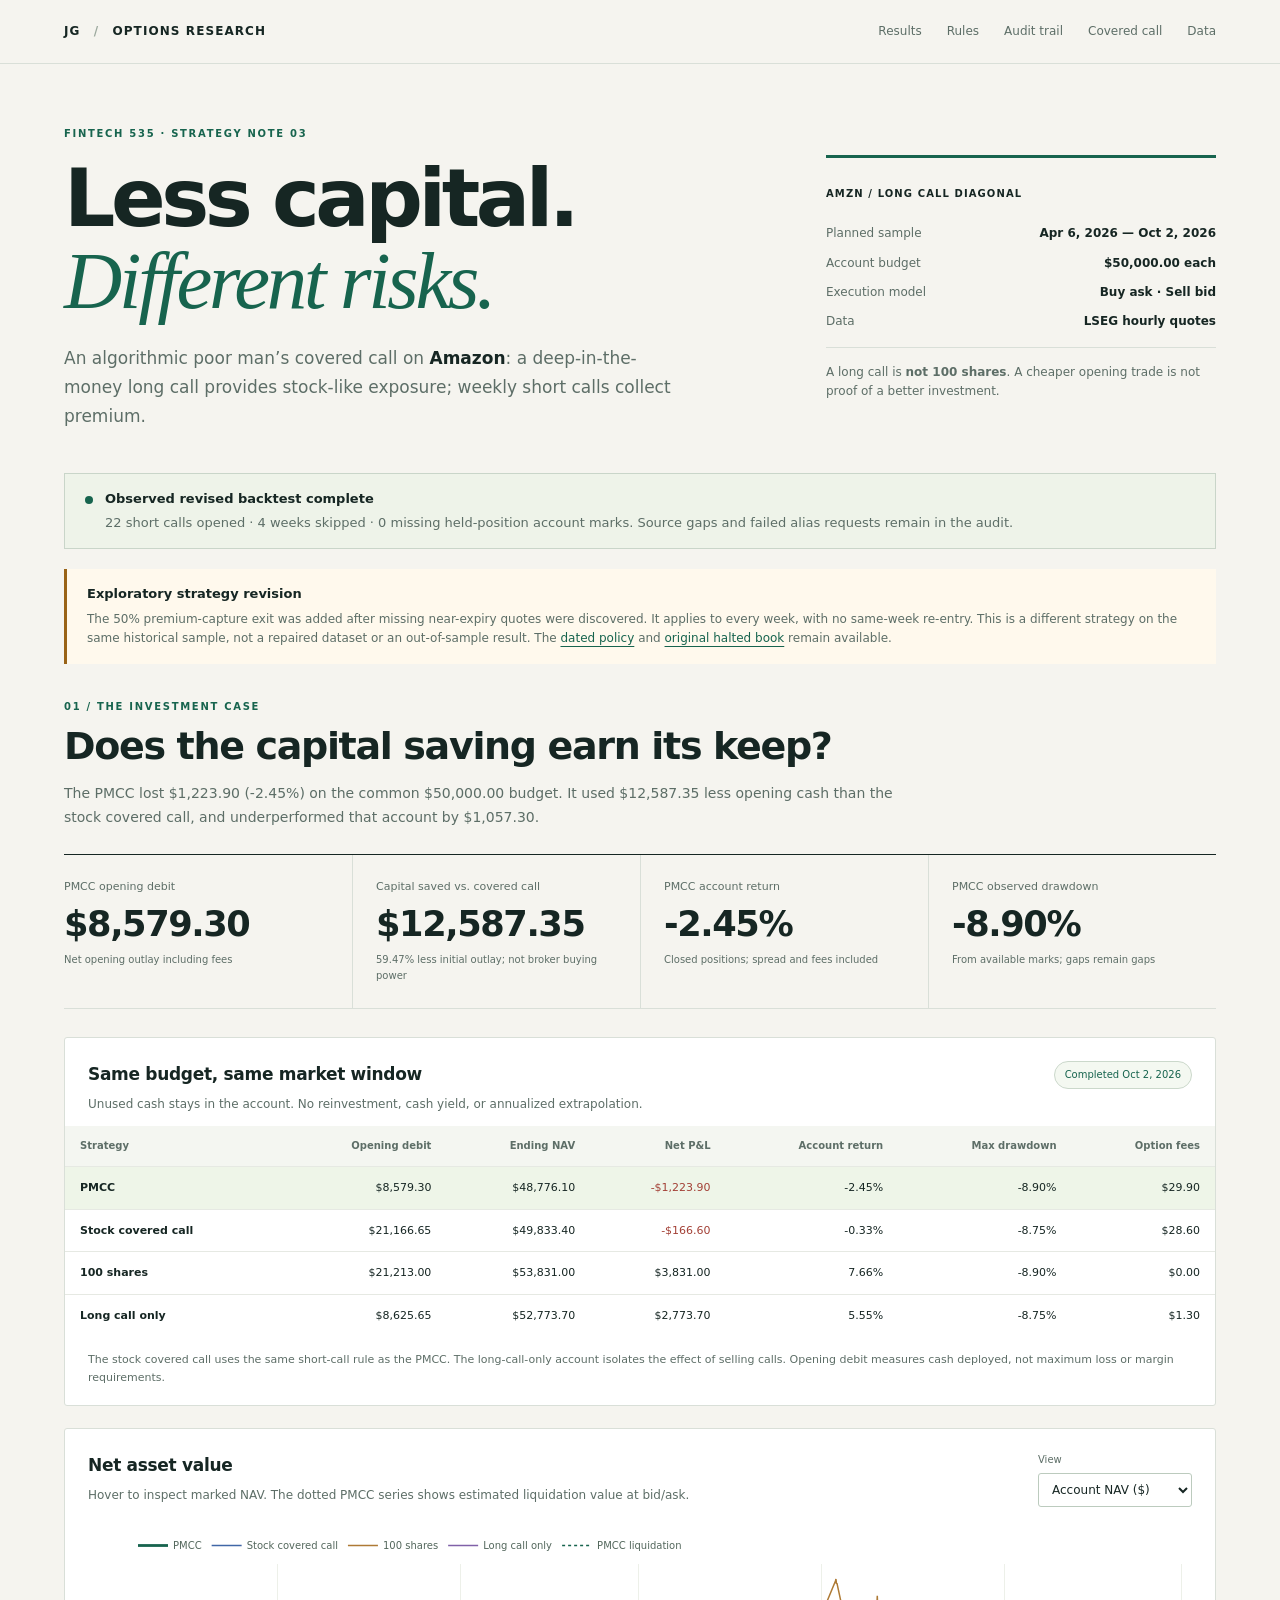
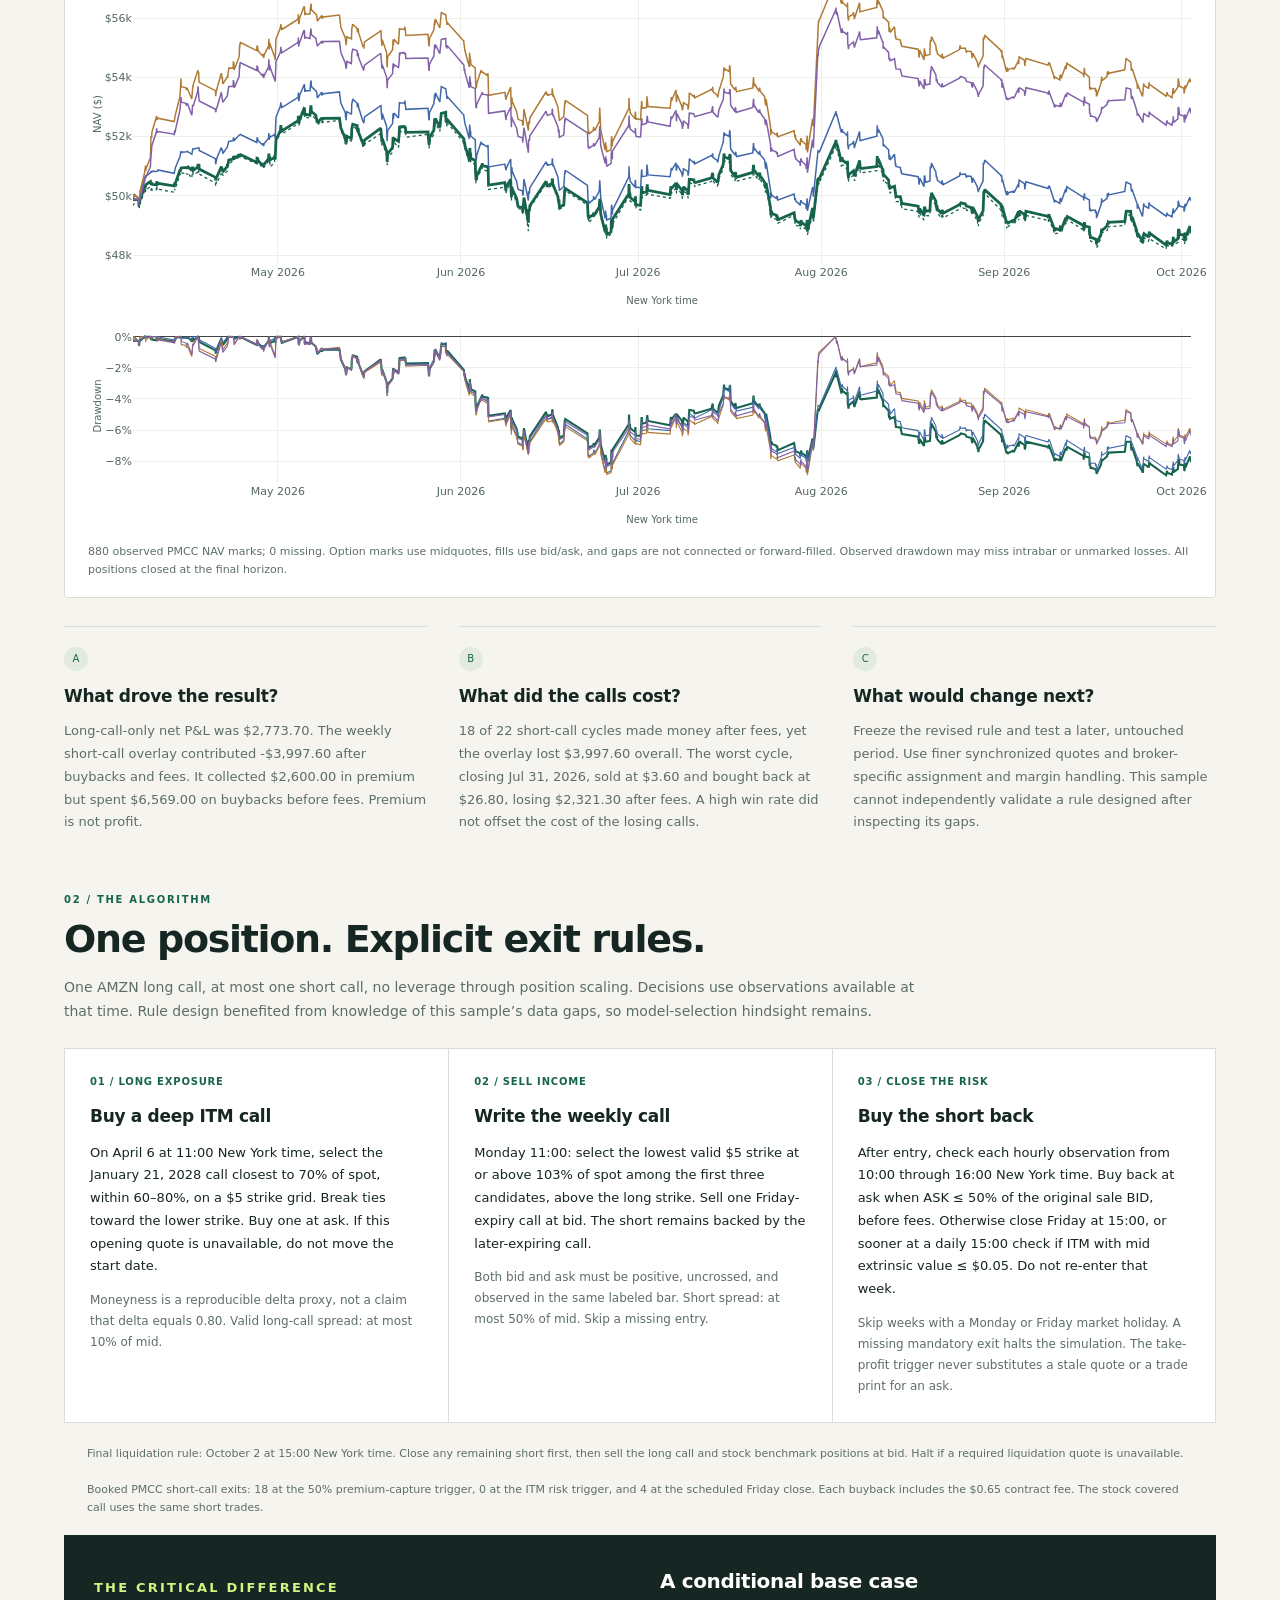
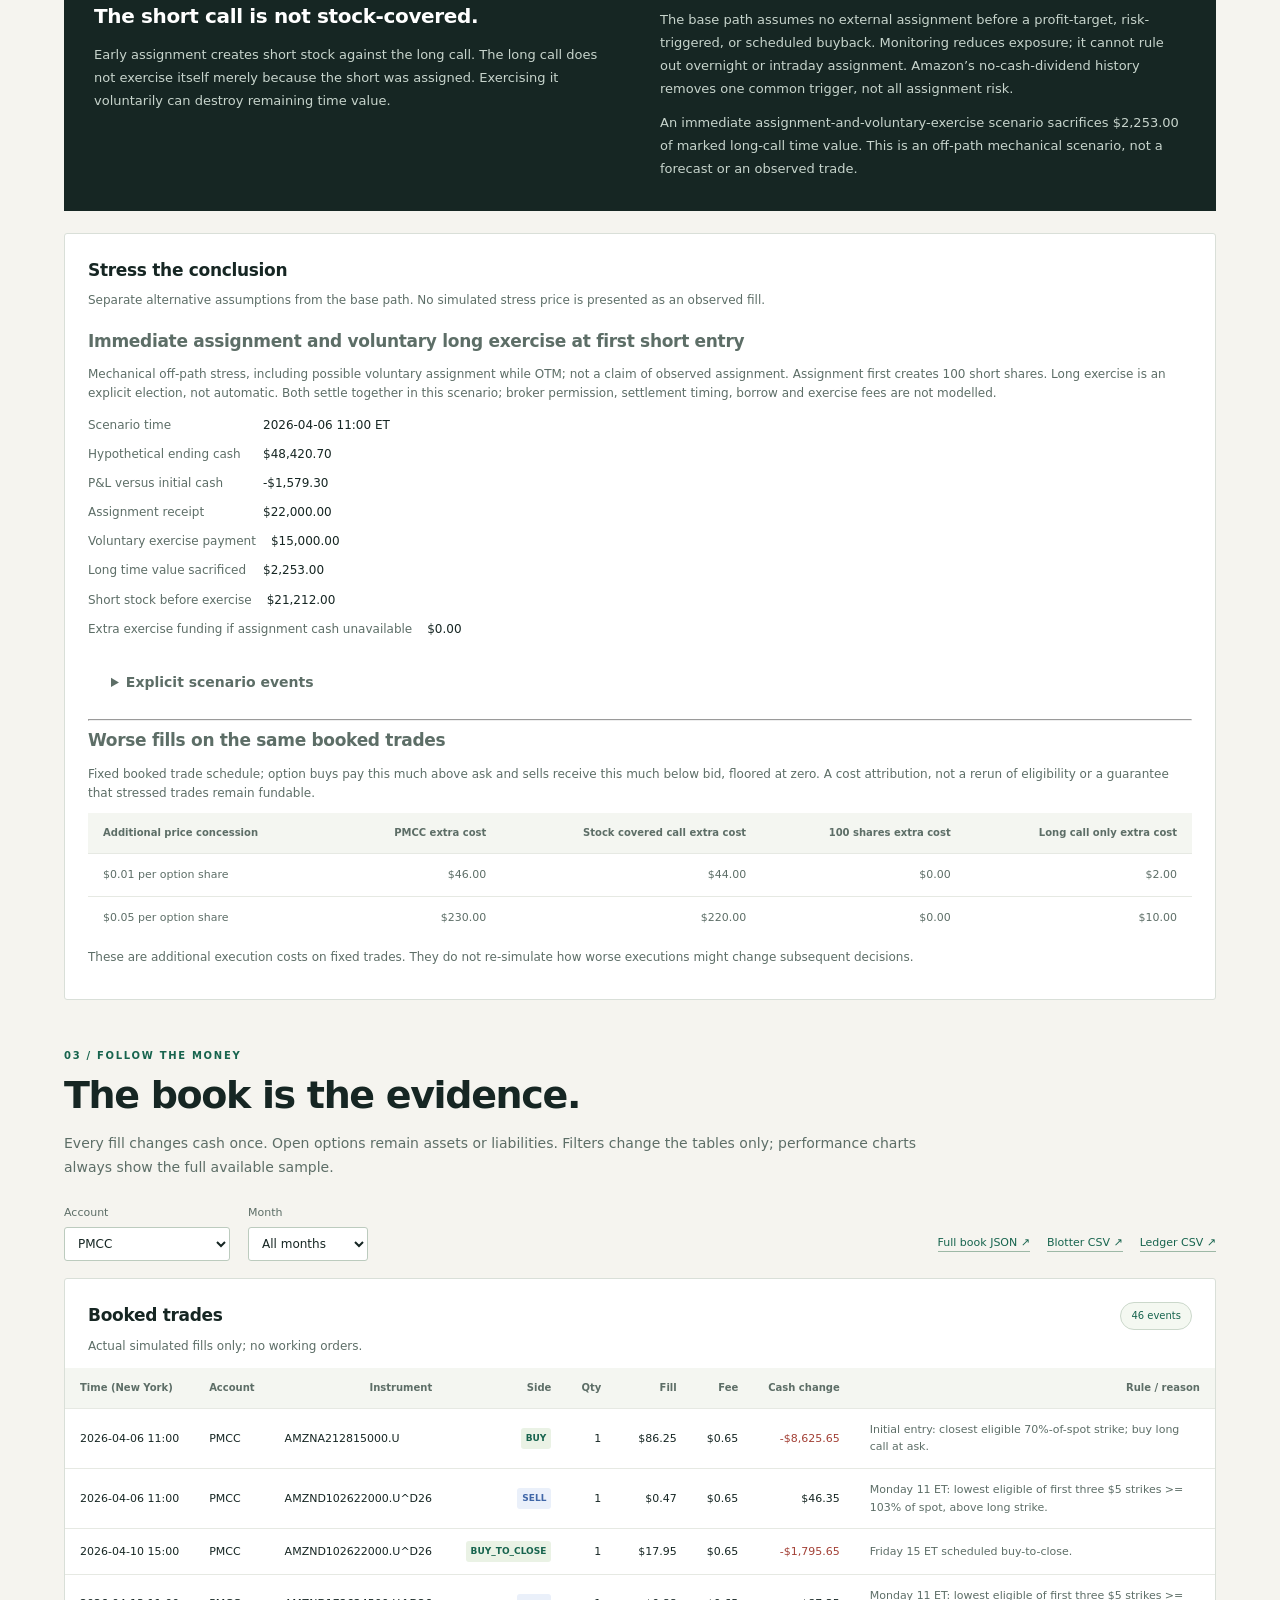
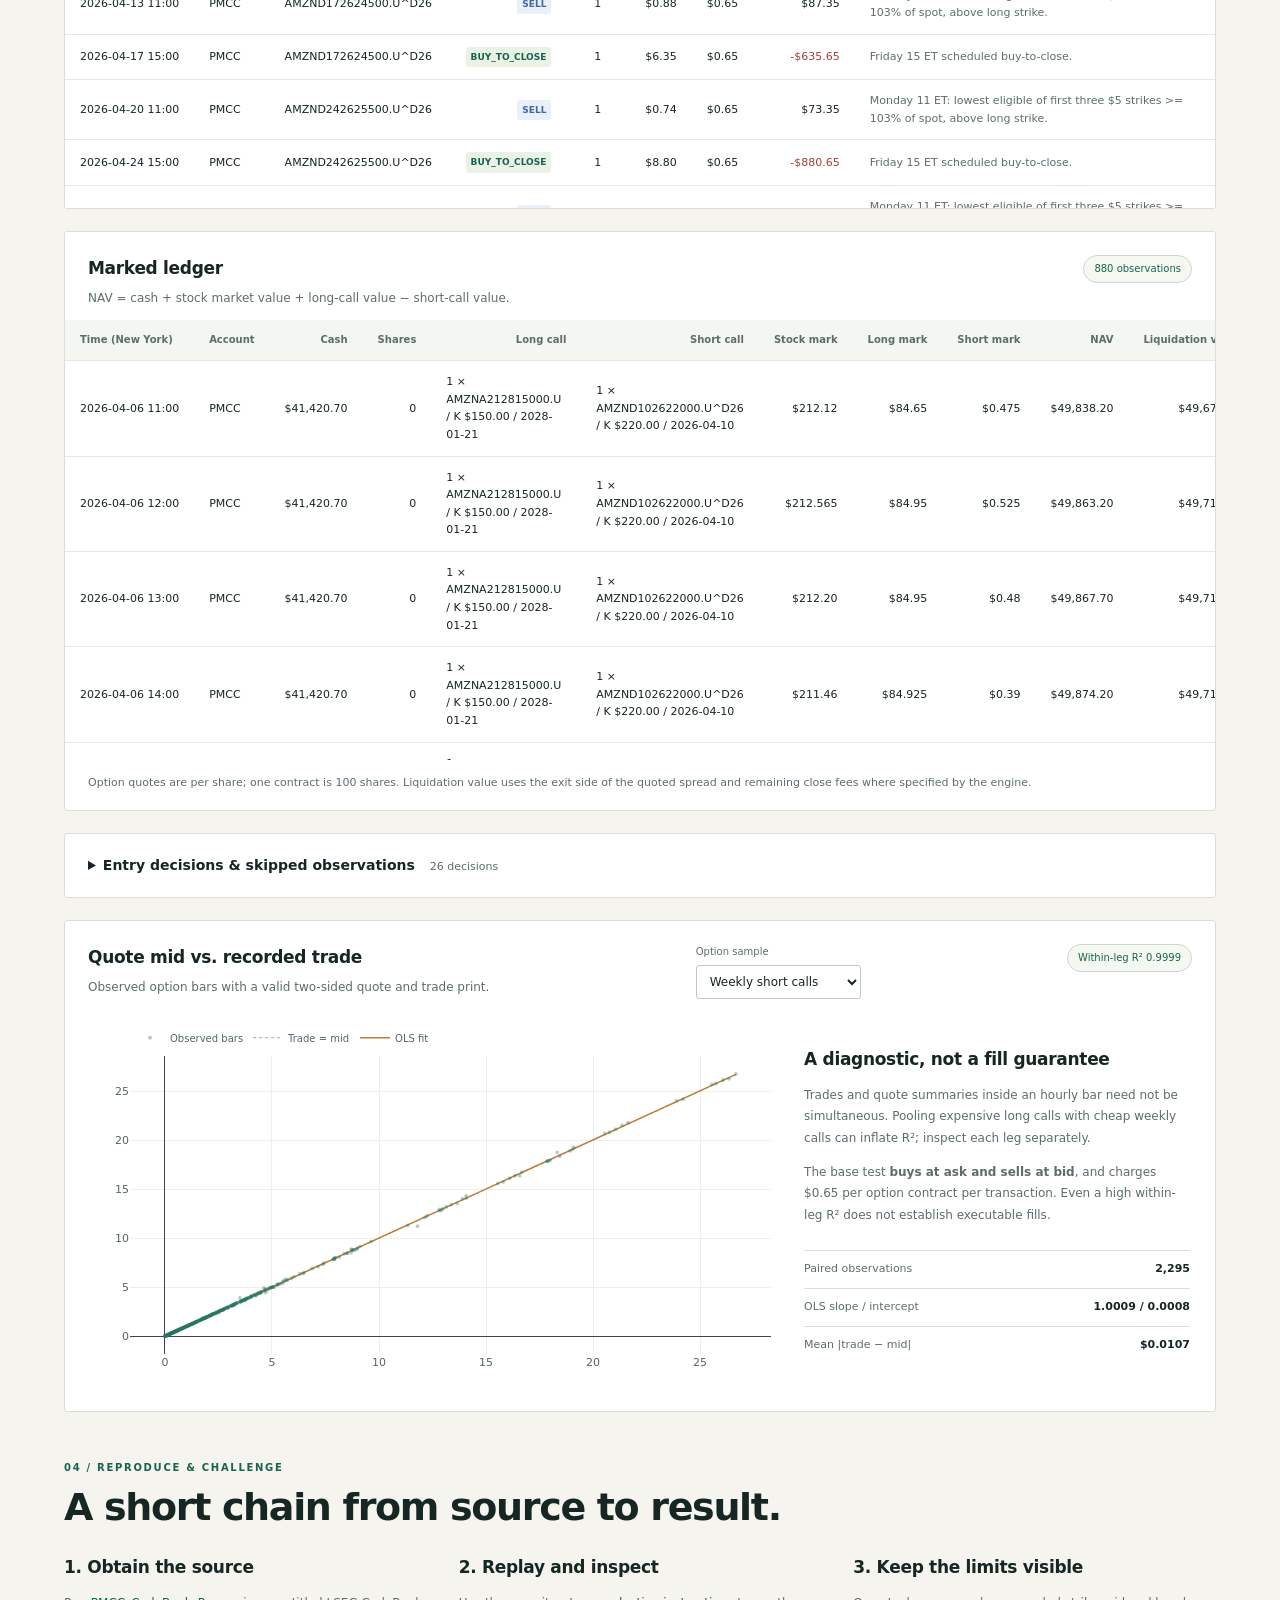
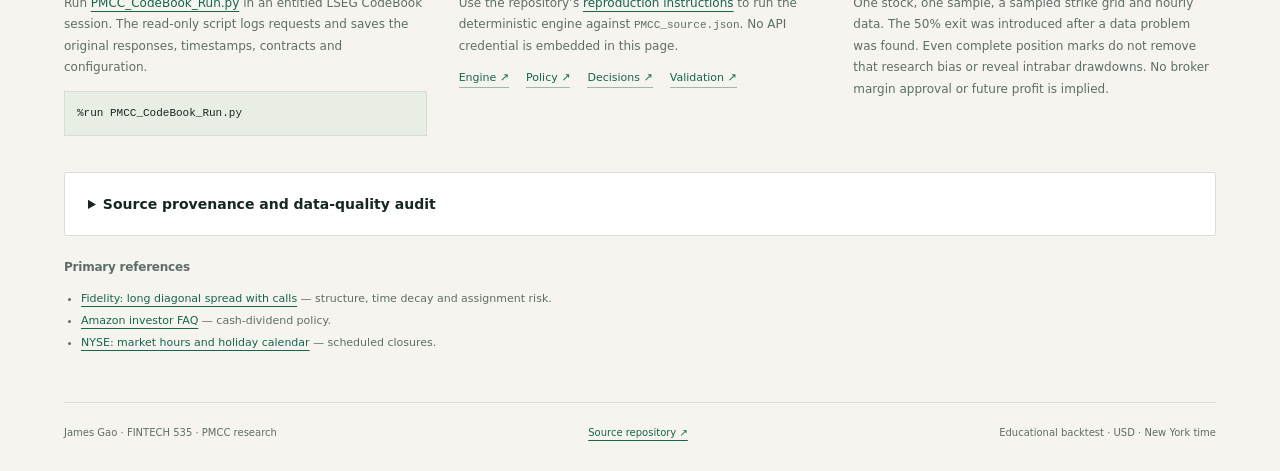
==== pmcc/index.html @ d1b78fd5 "Publish audited AMZN PMCC backtest and interactive research page Replay actual LSEG bid/ask observat" ====
<!doctype html>
<html lang="en">
<head>
  <meta charset="utf-8"><meta name="viewport" content="width=device-width, initial-scale=1">
  <meta name="description" content="An auditable AMZN poor man's covered call backtest: observed LSEG quotes, transaction costs, common-budget benchmarks and explicit assignment risk.">
  <title>AMZN · Poor Man’s Covered Call</title>
  <link rel="stylesheet" href="style.css">
  <script defer src="../hw12/plotly.min.js"></script>
  <script defer src="book.js"></script>
  <script defer src="app.js"></script>
</head>
<body>
<a class="skip" href="#main">Skip to research</a>
<header><a class="brand" href="../">JG <span>/</span> OPTIONS RESEARCH</a><nav aria-label="Research navigation"><a href="#results">Results</a><a href="#rules">Rules</a><a href="#audit">Audit trail</a><a href="../hw12/">Covered call</a><a href="data.html">Data</a></nav></header>
<main id="main">
  <section class="hero">
    <div><p class="eyebrow">FINTECH 535 · STRATEGY NOTE 03</p><h1>Less capital.<br><em>Different risks.</em></h1><p class="standfirst">An algorithmic poor man’s covered call on <strong>Amazon</strong>: a deep-in-the-money long call provides stock-like exposure; weekly short calls collect premium.</p></div>
    <aside class="mandate"><span class="tag">AMZN / LONG CALL DIAGONAL</span><dl><div><dt>Planned sample</dt><dd id="sample">06 Apr — 02 Oct 2026</dd></div><div><dt>Account budget</dt><dd id="budget">$50,000 each</dd></div><div><dt>Execution model</dt><dd>Buy ask · Sell bid</dd></div><div><dt>Data</dt><dd>LSEG hourly quotes</dd></div></dl><p>A long call is <strong>not 100 shares</strong>. A cheaper opening trade is not proof of a better investment.</p></aside>
  </section>
  <div id="status" class="notice pending" role="status"><span class="status-dot"></span><div><strong>Awaiting observed LSEG data</strong><p>No performance result is claimed until the downloaded source has been replayed and checked.</p></div></div>
  <aside class="research-note" aria-label="Research design disclosure"><strong>Exploratory strategy revision</strong><p>The 50% premium-capture exit was added after missing near-expiry quotes were discovered. It applies to every week, with no same-week re-entry. This is a different strategy on the same historical sample, not a repaired dataset or an out-of-sample result. The <a href="strategy_revision.json" download>dated policy</a> and <a href="strict_baseline/book.json" download>original halted book</a> remain available.</p></aside>
  <section id="results" aria-labelledby="results-title">
    <div class="section-top"><p class="eyebrow">01 / THE INVESTMENT CASE</p><h2 id="results-title">Does the capital saving earn its keep?</h2><p id="verdict" class="lead">The test compares one long-call diagonal with a stock covered call, 100 shares, and the same long call without short calls. Each account starts with the same cash.</p></div>
    <div class="metrics"><article><span>PMCC opening debit</span><strong id="capital">—</strong><small id="capital-note">Net opening outlay including fees</small></article><article><span>Capital saved vs. covered call</span><strong id="saving">—</strong><small>Opening debit comparison; not broker buying power</small></article><article><span>PMCC account return</span><strong id="return">—</strong><small id="return-note">Net of spread and option fees</small></article><article><span>PMCC observed drawdown</span><strong id="drawdown">—</strong><small>From available marks; gaps remain gaps</small></article></div>
    <div class="panel"><div class="panel-heading"><div><h3>Same budget, same market window</h3><p>Unused cash stays in the account. No reinvestment, cash yield, or annualized extrapolation.</p></div><span id="horizon" class="pill">Results pending</span></div><div class="table-scroll"><table id="comparison"><thead><tr><th>Strategy</th><th>Opening debit</th><th>Ending NAV</th><th>Net P&amp;L</th><th>Account return</th><th>Max drawdown</th><th>Option fees</th></tr></thead><tbody><tr><td colspan="7" class="empty">Observed results will appear here.</td></tr></tbody></table></div><p class="caption">The stock covered call uses the same short-call rule as the PMCC. The long-call-only account isolates the effect of selling calls. Opening debit measures cash deployed, not maximum loss or margin requirements.</p></div>
    <div class="panel"><div class="panel-heading"><div><h3>Net asset value</h3><p>Hover to inspect marked NAV. The dotted PMCC series shows estimated liquidation value at bid/ask.</p></div><label class="compact-label">View<select id="nav-view"><option value="nav">Account NAV ($)</option><option value="pnl">Net P&amp;L ($)</option></select></label></div><div id="nav-chart" class="chart" aria-label="Interactive strategy net asset values"><div class="chart-empty">No observed backtest loaded</div></div><div id="drawdown-chart" class="chart short" aria-label="Interactive strategy drawdowns"></div><p class="caption" id="marks-note">Midquotes mark open options; bid/ask determine fills. Missing required quotes cannot be replaced with model prices. Hourly observations do not reveal intrabar losses.</p></div>
    <div class="insights"><article><span class="small-number">A</span><h3>What drove the result?</h3><p id="outcome">Pending the observed account ledger. Collected premium alone will never be reported as profit.</p></article><article><span class="small-number">B</span><h3>What did the calls cost?</h3><p id="tradeoff">The PMCC trades away some upside while retaining long-call downside, time decay, and volatility exposure. The long-call-only benchmark measures that trade-off.</p></article><article><span class="small-number">C</span><h3>What would change next?</h3><p id="next-step">Freeze the revised rule and test a later, untouched period. Use finer synchronized quotes and broker-specific assignment and margin handling. This sample cannot independently validate a rule designed after inspecting its gaps.</p></article></div>
  </section>
  <section id="rules" aria-labelledby="rules-title"><div class="section-top"><p class="eyebrow">02 / THE ALGORITHM</p><h2 id="rules-title">One position. Explicit exit rules.</h2><p class="lead">One AMZN long call, at most one short call, no leverage through position scaling. Decisions use observations available at that time. Rule design benefited from knowledge of this sample’s data gaps, so model-selection hindsight remains.</p></div>
    <div class="rule-grid"><article><span>01 / LONG EXPOSURE</span><h3>Buy a deep ITM call</h3><p>On April 6 at 11:00 New York time, select the January 21, 2028 call closest to 70% of spot, within 60–80%, on a $5 strike grid. Break ties toward the lower strike. Buy one at ask. If this opening quote is unavailable, do not move the start date.</p><p class="muted">Moneyness is a reproducible delta proxy, not a claim that delta equals 0.80. Valid long-call spread: at most 10% of mid.</p></article><article><span>02 / SELL INCOME</span><h3>Write the weekly call</h3><p>Monday 11:00: select the lowest valid $5 strike at or above 103% of spot among the first three candidates, above the long strike. Sell one Friday-expiry call at bid. The short remains backed by the later-expiring call.</p><p class="muted">Both bid and ask must be positive, uncrossed, and observed in the same labeled bar. Short spread: at most 50% of mid. Skip a missing entry.</p></article><article><span>03 / CLOSE THE RISK</span><h3>Buy the short back</h3><p>After entry, check each hourly observation from 10:00 through 16:00 New York time. Buy back at ask when ASK ≤ 50% of the original sale BID, before fees. Otherwise close Friday at 15:00, or sooner at a daily 15:00 check if ITM with mid extrinsic value ≤ $0.05. Do not re-enter that week.</p><p class="muted">Skip weeks with a Monday or Friday market holiday. A missing mandatory exit halts the simulation. The take-profit trigger never substitutes a stale quote or a trade print for an ask.</p></article></div><p class="caption">Final liquidation rule: October 2 at 15:00 New York time. Close any remaining short first, then sell the long call and stock benchmark positions at bid. Halt if a required liquidation quote is unavailable.</p>
    <p class="caption" id="exit-breakdown">Exit counts are calculated from the booked trades below.</p><div class="risk-panel"><div><p class="eyebrow">THE CRITICAL DIFFERENCE</p><h3>The short call is not stock-covered.</h3><p>Early assignment creates short stock against the long call. The long call does not exercise itself merely because the short was assigned. Exercising it voluntarily can destroy remaining time value.</p></div><div><h3>A conditional base case</h3><p>The base path assumes no external assignment before a profit-target, risk-triggered, or scheduled buyback. Monitoring reduces exposure; it cannot rule out overnight or intraday assignment. Amazon’s no-cash-dividend history removes one common trigger, not all assignment risk.</p><p id="stress-summary">Assignment and worse-fill scenarios will be reported with the real run. They are scenarios, not assigned probabilities.</p></div></div>
    <div class="panel"><div class="panel-heading"><div><h3>Stress the conclusion</h3><p>Separate alternative assumptions from the base path. No simulated stress price is presented as an observed fill.</p></div></div><div id="stress-content" class="body-copy"><p class="muted">Awaiting the reproducible stress calculations.</p></div></div>
  </section>
  <section id="audit" aria-labelledby="audit-title"><div class="section-top"><p class="eyebrow">03 / FOLLOW THE MONEY</p><h2 id="audit-title">The book is the evidence.</h2><p class="lead">Every fill changes cash once. Open options remain assets or liabilities. Filters change the tables only; performance charts always show the full available sample.</p></div>
    <div class="toolbar"><label>Account<select id="account-filter"><option value="PMCC">PMCC</option><option value="covered_call">Stock covered call</option><option value="buy_hold">100 shares</option><option value="long_call">Long call only</option><option value="all">All accounts</option></select></label><label>Month<select id="month-filter"><option value="all">All months</option></select></label><div class="download-links"><a href="book.json" data-download download>Full book JSON ↗</a><a href="blotter.csv" data-download download>Blotter CSV ↗</a><a href="ledger.csv" data-download download>Ledger CSV ↗</a></div></div>
    <div class="panel"><div class="panel-heading"><div><h3>Booked trades</h3><p>Actual simulated fills only; no working orders.</p></div><span id="blotter-count" class="pill">0 events</span></div><div class="table-scroll bounded"><table id="blotter"><thead><tr><th>Time (New York)</th><th>Account</th><th>Instrument</th><th>Side</th><th>Qty</th><th>Fill</th><th>Fee</th><th>Cash change</th><th>Rule / reason</th></tr></thead><tbody><tr><td colspan="9" class="empty">No booked trades loaded.</td></tr></tbody></table></div></div>
    <div class="panel"><div class="panel-heading"><div><h3>Marked ledger</h3><p>NAV = cash + stock market value + long-call value − short-call value.</p></div><span id="ledger-count" class="pill">0 observations</span></div><div class="table-scroll bounded"><table id="ledger"><thead><tr><th>Time (New York)</th><th>Account</th><th>Cash</th><th>Shares</th><th>Long call</th><th>Short call</th><th>Stock mark</th><th>Long mark</th><th>Short mark</th><th>NAV</th><th>Liquidation value</th><th>Missing marks</th></tr></thead><tbody><tr><td colspan="12" class="empty">No ledger loaded.</td></tr></tbody></table></div><p class="caption">Option quotes are per share; one contract is 100 shares. Liquidation value uses the exit side of the quoted spread and remaining close fees where specified by the engine.</p></div>
    <details class="panel"><summary>Entry decisions &amp; skipped observations <span id="decision-count"></span></summary><div class="table-scroll bounded"><table id="decisions"><thead><tr><th>Time / week</th><th>Status</th><th>Contract</th><th>Strike</th><th>Reason</th></tr></thead><tbody><tr><td colspan="5" class="empty">Decisions appear after replay.</td></tr></tbody></table></div><p class="caption">A failed data request is not evidence that no market existed. Entry selection can use only quotes at the decision timestamp; future exit liquidity cannot make an earlier trade disappear.</p></details>
    <div class="panel"><div class="panel-heading"><div><h3>Quote mid vs. recorded trade</h3><p>Observed option bars with a valid two-sided quote and trade print.</p></div><span class="pill" id="regression">R² unavailable</span></div><div class="scatter-layout"><div id="scatter-chart" class="chart" aria-label="Option quote mid versus trade price scatterplot"><div class="chart-empty">No observed quote/trade pairs loaded</div></div><div class="scatter-note"><h3>A diagnostic, not a fill guarantee</h3><p>Trades and quote summaries inside an hourly bar need not be simultaneous. Pooling expensive long calls with cheap weekly calls can inflate R²; inspect each leg separately.</p><p>The base test <strong>buys at ask and sells at bid</strong>, and charges $0.65 per option contract per transaction. Even a high within-leg R² does not establish executable fills.</p><dl id="fit-stats"><div><dt>Paired observations</dt><dd>—</dd></div><div><dt>OLS slope / intercept</dt><dd>—</dd></div><div><dt>Mean |trade − mid|</dt><dd>—</dd></div></dl></div></div></div>
  </section>
  <section id="reproduce" aria-labelledby="reproduce-title"><div class="section-top"><p class="eyebrow">04 / REPRODUCE &amp; CHALLENGE</p><h2 id="reproduce-title">A short chain from source to result.</h2></div><div class="reproduce-grid"><article><h3>1. Obtain the source</h3><p>Run <a href="PMCC_CodeBook_Run.py" download>PMCC_CodeBook_Run.py</a> in an entitled LSEG CodeBook session. The read-only script logs requests and saves the original responses, timestamps, contracts and configuration.</p><pre>%run PMCC_CodeBook_Run.py</pre></article><article><h3>2. Replay and inspect</h3><p>Use the repository’s <a href="README.md">reproduction instructions</a> to run the deterministic engine against <code>PMCC_source.json</code>. No API credential is embedded in this page.</p><div class="download-links"><a href="engine.py" download>Engine ↗</a><a href="strategy_revision.json" download>Policy ↗</a><a href="decisions.csv" data-download download>Decisions ↗</a><a href="validation.json" data-download download>Validation ↗</a></div></article><article><h3>3. Keep the limits visible</h3><p>One stock, one sample, a sampled strike grid and hourly data. The 50% exit was introduced after a data problem was found. Even complete position marks do not remove that research bias or reveal intrabar drawdowns. No broker margin approval or future profit is implied.</p></article></div><details class="panel provenance"><summary>Source provenance and data-quality audit</summary><div id="provenance" class="body-copy"><p>No real source loaded.</p></div></details><div class="sources"><h3>Primary references</h3><ul><li><a href="https://www.fidelity.com/learning-center/investment-products/options/options-strategy-guide/long-diagonal-spread-calls" target="_blank" rel="noopener">Fidelity: long diagonal spread with calls</a> — structure, time decay and assignment risk.</li><li><a href="https://ir.aboutamazon.com/faqs/default.aspx" target="_blank" rel="noopener">Amazon investor FAQ</a> — cash-dividend policy.</li><li><a href="https://www.nyse.com/markets/hours-calendars" target="_blank" rel="noopener">NYSE: market hours and holiday calendar</a> — scheduled closures.</li></ul></div></section>
  <footer><span>James Gao · FINTECH 535 · PMCC research</span><a href="https://github.com/JamesGao2003/option-surface-lab/tree/main/pmcc">Source repository ↗</a><span>Educational backtest · USD · New York time</span></footer>
</main>
</body>
</html>
---- pmcc/style.css ----
:root{--ink:#162623;--muted:#5d6e67;--paper:#f5f4ef;--white:#fff;--line:#d9dfd8;--green:#17644e;--lime:#d2f482;--amber:#996317;--blue:#4067a7;--red:#a34036;--purple:#8061a8;--serif:Georgia,'Times New Roman',serif}*{box-sizing:border-box}html{scroll-behavior:smooth;scroll-padding-top:24px}body{margin:0;background:var(--paper);color:var(--ink);font:15px/1.6 Inter,ui-sans-serif,system-ui,-apple-system,'Segoe UI',sans-serif}a{color:var(--green);text-underline-offset:4px;text-decoration-thickness:1px}a:hover{color:#063e2e}button,select{font:inherit}a:focus-visible,button:focus-visible,select:focus-visible,summary:focus-visible{outline:3px solid #55a692;outline-offset:4px}.skip{position:absolute;top:-60px;background:white;padding:10px;z-index:10}.skip:focus{top:0}header{padding:22px 5vw;display:flex;align-items:center;justify-content:space-between;border-bottom:1px solid var(--line);gap:20px}.brand{font-weight:800;letter-spacing:.09em;font-size:12px;text-decoration:none;color:var(--ink);white-space:nowrap}.brand span{color:#9ca99e;margin:0 8px}nav{display:flex;gap:25px;flex-wrap:wrap}nav a{font-size:12px;color:var(--muted);text-decoration:none}nav a:hover{text-decoration:underline}main{max-width:1450px;margin:auto;padding:0 5vw 30px}.hero{display:grid;grid-template-columns:minmax(0,1.8fr) minmax(280px,1fr);gap:60px;padding:62px 0 42px;align-items:center}.eyebrow{font-size:10px;letter-spacing:.17em;font-weight:750;color:var(--green);margin:0 0 16px}h1{font-size:clamp(48px,6.3vw,86px);line-height:1.01;letter-spacing:-.055em;margin:0;font-weight:600}h1 em{font-family:var(--serif);font-weight:400;color:var(--green);letter-spacing:-.04em}.standfirst{font-size:17px;max-width:610px;color:var(--muted);margin:23px 0 0;line-height:1.7}.standfirst strong{color:var(--ink);font-weight:600}.mandate{border-top:3px solid var(--green);padding-top:22px}.tag{font-size:10px;font-weight:800;letter-spacing:.11em}.mandate dl{margin:20px 0 16px}dl div{display:flex;justify-content:space-between;gap:15px;margin:10px 0}dt{color:var(--muted)}dd{margin:0;font-weight:600;text-align:right}.mandate dt,.mandate dd{font-size:12px}.mandate p{font-size:12px;color:var(--muted);border-top:1px solid var(--line);padding-top:15px;margin:0}.notice{display:flex;gap:12px;border:1px solid #c9d5c9;background:#eef3e9;padding:15px 20px;font-size:13px;margin:0 0 42px}.notice strong{font-weight:700}.notice p{margin:3px 0 0;color:var(--muted)}.notice.pending,.notice.warning{background:#fff4df;border-color:#e8d3a7}.status-dot{width:8px;height:8px;background:var(--green);border-radius:50%;margin-top:7px;flex-shrink:0}.notice.pending .status-dot,.notice.warning .status-dot{background:var(--amber)}section[id]{margin-bottom:48px}.section-top{margin:0 0 24px}.section-top .eyebrow{margin-bottom:9px}h2{font-size:clamp(27px,3vw,38px);line-height:1.18;letter-spacing:-.035em;font-weight:600;margin:0}h3{font-size:17px;letter-spacing:-.018em;margin:0;font-weight:650}.lead{max-width:865px;color:var(--muted);font-size:14px;margin:14px 0 0;line-height:1.7}.metrics{display:grid;grid-template-columns:repeat(4,1fr);border-top:1px solid var(--ink);border-bottom:1px solid var(--line);margin-bottom:28px}.metrics article{padding:23px 20px 24px 0}.metrics article+article{border-left:1px solid var(--line);padding-left:23px}.metrics span{font-size:11px;color:var(--muted);display:block}.metrics strong{font-size:clamp(26px,2.75vw,38px);font-weight:600;letter-spacing:-.04em;line-height:1.6;display:block;font-variant-numeric:tabular-nums}.metrics small{font-size:10px;color:var(--muted);display:block;line-height:1.6}.panel{border:1px solid var(--line);background:var(--white);margin-bottom:22px;border-radius:3px;overflow:hidden}.panel-heading{padding:23px 23px 12px;display:flex;justify-content:space-between;align-items:start;gap:20px}.panel-heading p{font-size:12px;color:var(--muted);margin:7px 0 0;max-width:720px}.pill{font-size:10px;white-space:nowrap;border:1px solid #cbd8cb;border-radius:20px;padding:5px 10px;background:#f4f8f1;color:var(--green)}.table-scroll{overflow:auto}table{width:100%;border-collapse:collapse;font-size:11px;font-variant-numeric:tabular-nums}th,td{padding:12px 15px;border-bottom:1px solid #e6e9e3;text-align:right;white-space:nowrap}th{font-size:10px;font-weight:650;color:var(--muted);background:#f4f6f1;position:sticky;top:0;z-index:1}th:first-child,td:first-child{text-align:left}tbody tr:last-child td{border-bottom:0}tbody tr:hover{background:#f7faf5}#comparison tbody tr:first-child{background:#eef5e8}#comparison td:first-child{font-weight:600}.caption{font-size:11px;color:var(--muted);line-height:1.65;margin:14px 23px 18px}.empty{text-align:center!important;padding:30px!important;color:var(--muted);font-style:italic}.chart{height:400px;min-width:0}.chart.short{height:210px}.chart-empty{display:flex;height:100%;min-height:130px;align-items:center;justify-content:center;color:#87958b;font-size:12px;background:linear-gradient(0deg,#f6f8f3,white)}.compact-label{display:grid;gap:5px;color:var(--muted);font-size:10px}select{border:1px solid #bccbbe;border-radius:3px;padding:8px 25px 8px 9px;color:var(--ink);background:white;font-size:12px;cursor:pointer}.insights{display:grid;grid-template-columns:repeat(3,1fr);gap:32px;margin-top:28px}.insights article{border-top:1px solid var(--line);padding-top:18px}.small-number{display:inline-flex;align-items:center;justify-content:center;font-size:10px;width:24px;height:24px;border-radius:50%;background:#e3ebdf;color:var(--green);margin-bottom:12px}.insights p{font-size:13px;color:var(--muted);line-height:1.75;margin:10px 0}.rule-grid{display:grid;grid-template-columns:repeat(3,1fr);gap:0;background:white;border:1px solid var(--line);margin-bottom:22px}.rule-grid article{padding:25px}.rule-grid article+article{border-left:1px solid var(--line)}.rule-grid span{font-size:10px;font-weight:750;color:var(--green);letter-spacing:.08em;display:block;margin-bottom:13px}.rule-grid p{font-size:13px;line-height:1.75;margin:12px 0 0}.muted,.rule-grid .muted{color:var(--muted);font-size:12px}.risk-panel{background:var(--ink);color:#eaf0e8;display:grid;grid-template-columns:1fr 1fr;gap:40px;padding:30px;margin:0 0 22px}.risk-panel .eyebrow{color:var(--lime)}.risk-panel h3{color:white;font-size:20px}.risk-panel p{font-size:13px;line-height:1.75;color:#c7d4cc;margin:12px 0 0}.toolbar{display:flex;align-items:end;gap:18px;flex-wrap:wrap;margin-bottom:17px}.toolbar label{display:grid;gap:6px;font-size:11px;color:var(--muted)}.download-links{display:flex;gap:17px;flex-wrap:wrap;font-size:11px}.toolbar .download-links{margin-left:auto;padding-bottom:9px}.download-links a{text-decoration:none;border-bottom:1px solid #9db8a6}.bounded{max-height:440px}.bounded td:nth-child(2),.bounded td:nth-child(3){text-align:left}#blotter td:last-child,#decisions td:last-child{white-space:normal;min-width:260px;max-width:480px;text-align:left;color:var(--muted)}#ledger td:nth-child(5),#ledger td:nth-child(6){white-space:normal;min-width:150px;max-width:250px;text-align:left}#ledger td:last-child{white-space:normal;min-width:140px;text-align:left;font-size:10px;color:var(--red)}.side{font-size:9px;font-weight:750;display:inline-block;padding:3px 5px;background:#eaf2e5;color:var(--green);border-radius:3px}.side.SELL{background:#eaf0fa;color:var(--blue)}.side.ASSIGN{background:#fff0d7;color:var(--amber)}.negative{color:var(--red)}details summary{cursor:pointer;padding:20px 23px;font-size:14px;font-weight:600}summary span{color:var(--muted);font-weight:400;font-size:11px;margin-left:10px}.scatter-layout{display:grid;grid-template-columns:1.7fr 1fr}.scatter-note{padding:35px 25px 20px 15px;font-size:12px;color:var(--muted)}.scatter-note h3{color:var(--ink)}.scatter-note p{line-height:1.8}.scatter-note dl{margin-top:24px}.scatter-note dl div{padding-top:9px;border-top:1px solid var(--line);font-size:11px}.scatter-note dd{color:var(--ink)}.reproduce-grid{display:grid;grid-template-columns:repeat(3,1fr);gap:32px;margin-bottom:25px}.reproduce-grid p{font-size:12px;line-height:1.8;color:var(--muted)}pre{padding:12px;background:#e8eee4;overflow:auto;border:1px solid #d4dfce;font:11px/1.7 ui-monospace,monospace}code{font:11px ui-monospace,monospace;overflow-wrap:anywhere}.body-copy{padding:6px 23px 22px;font-size:12px;color:var(--muted)}.body-copy p{margin:10px 0}.body-copy dl{max-width:850px}.body-copy dt{min-width:160px}.body-copy dd{overflow-wrap:anywhere;text-align:left;flex:1;font-weight:400;color:var(--ink)}.body-copy ul{padding-left:18px}.sources{font-size:11px;color:var(--muted)}.sources h3{font-size:12px}.sources ul{padding-left:17px;line-height:2}footer{border-top:1px solid var(--line);padding-top:22px;font-size:10px;color:var(--muted);display:flex;justify-content:space-between;gap:15px;flex-wrap:wrap}.disabled-link{opacity:.5;pointer-events:none}.data-main{max-width:760px;margin:70px auto;padding:30px}.data-main h1{font-size:44px;line-height:1.1}.data-main p{color:var(--muted);font-size:14px}.data-main .notice{margin:25px 0}.data-main .button{display:inline-block;background:var(--green);color:white;text-decoration:none;padding:10px 18px;font-size:12px}.stress-table td:last-child{text-align:left;white-space:normal;min-width:220px}.stress-table th:last-child{text-align:left}
@media(max-width:1050px){.hero{gap:30px;grid-template-columns:1.5fr 1fr}.rule-grid{grid-template-columns:1fr}.rule-grid article+article{border-left:0;border-top:1px solid var(--line)}.rule-grid article{padding:22px}.rule-grid p{max-width:850px}.scatter-layout{grid-template-columns:1.5fr 1fr}.metrics{grid-template-columns:repeat(2,1fr)}.metrics article:nth-child(3){border-left:0;padding-left:0;border-top:1px solid var(--line)}.metrics article:nth-child(4){border-top:1px solid var(--line)}.metrics strong{font-size:34px}}
@media(max-width:730px){header{align-items:start;flex-direction:column;padding:18px 5vw;gap:13px}nav{gap:18px}nav a{font-size:11px}.hero{grid-template-columns:1fr;gap:30px;padding-top:35px}.mandate{max-width:100%}.mandate dl{display:grid;grid-template-columns:1fr 1fr;gap:4px 25px}.mandate dl div{display:block}.mandate dd{text-align:left;margin-top:4px}.standfirst{font-size:15px}.notice{margin-bottom:30px;padding:13px}.metrics article,.metrics article+article{padding:16px}.metrics article:first-child,.metrics article:nth-child(3){padding-left:0}.metrics strong{font-size:29px}.metrics span{font-size:10px}.insights,.reproduce-grid{grid-template-columns:1fr;gap:20px}.insights article{padding-top:15px}.small-number{float:left;margin:0 12px 0 0}.risk-panel{grid-template-columns:1fr;gap:20px;padding:24px}.panel-heading{padding:20px 17px 10px;flex-wrap:wrap}.chart{height:340px}.chart.short{height:195px}.caption{margin:12px 17px 17px}.scatter-layout{grid-template-columns:1fr}.scatter-note{padding:5px 20px 22px}.toolbar .download-links{margin-left:0;width:100%;padding-bottom:0}section[id]{margin-bottom:36px}h3{font-size:16px}.body-copy{padding:4px 17px 18px}.body-copy dl div{display:block}.body-copy dd{margin-top:4px}.data-main{margin:25px 0;padding:25px}.data-main h1{font-size:36px}footer{flex-direction:column}}
@media(prefers-reduced-motion:reduce){html{scroll-behavior:auto}}

.research-note{border-left:3px solid var(--amber);background:#fff9ed;padding:15px 20px;margin:-22px 0 35px;font-size:12px;color:var(--muted)}.research-note strong{color:var(--ink);font-size:13px}.research-note p{margin:5px 0 0;max-width:1100px}
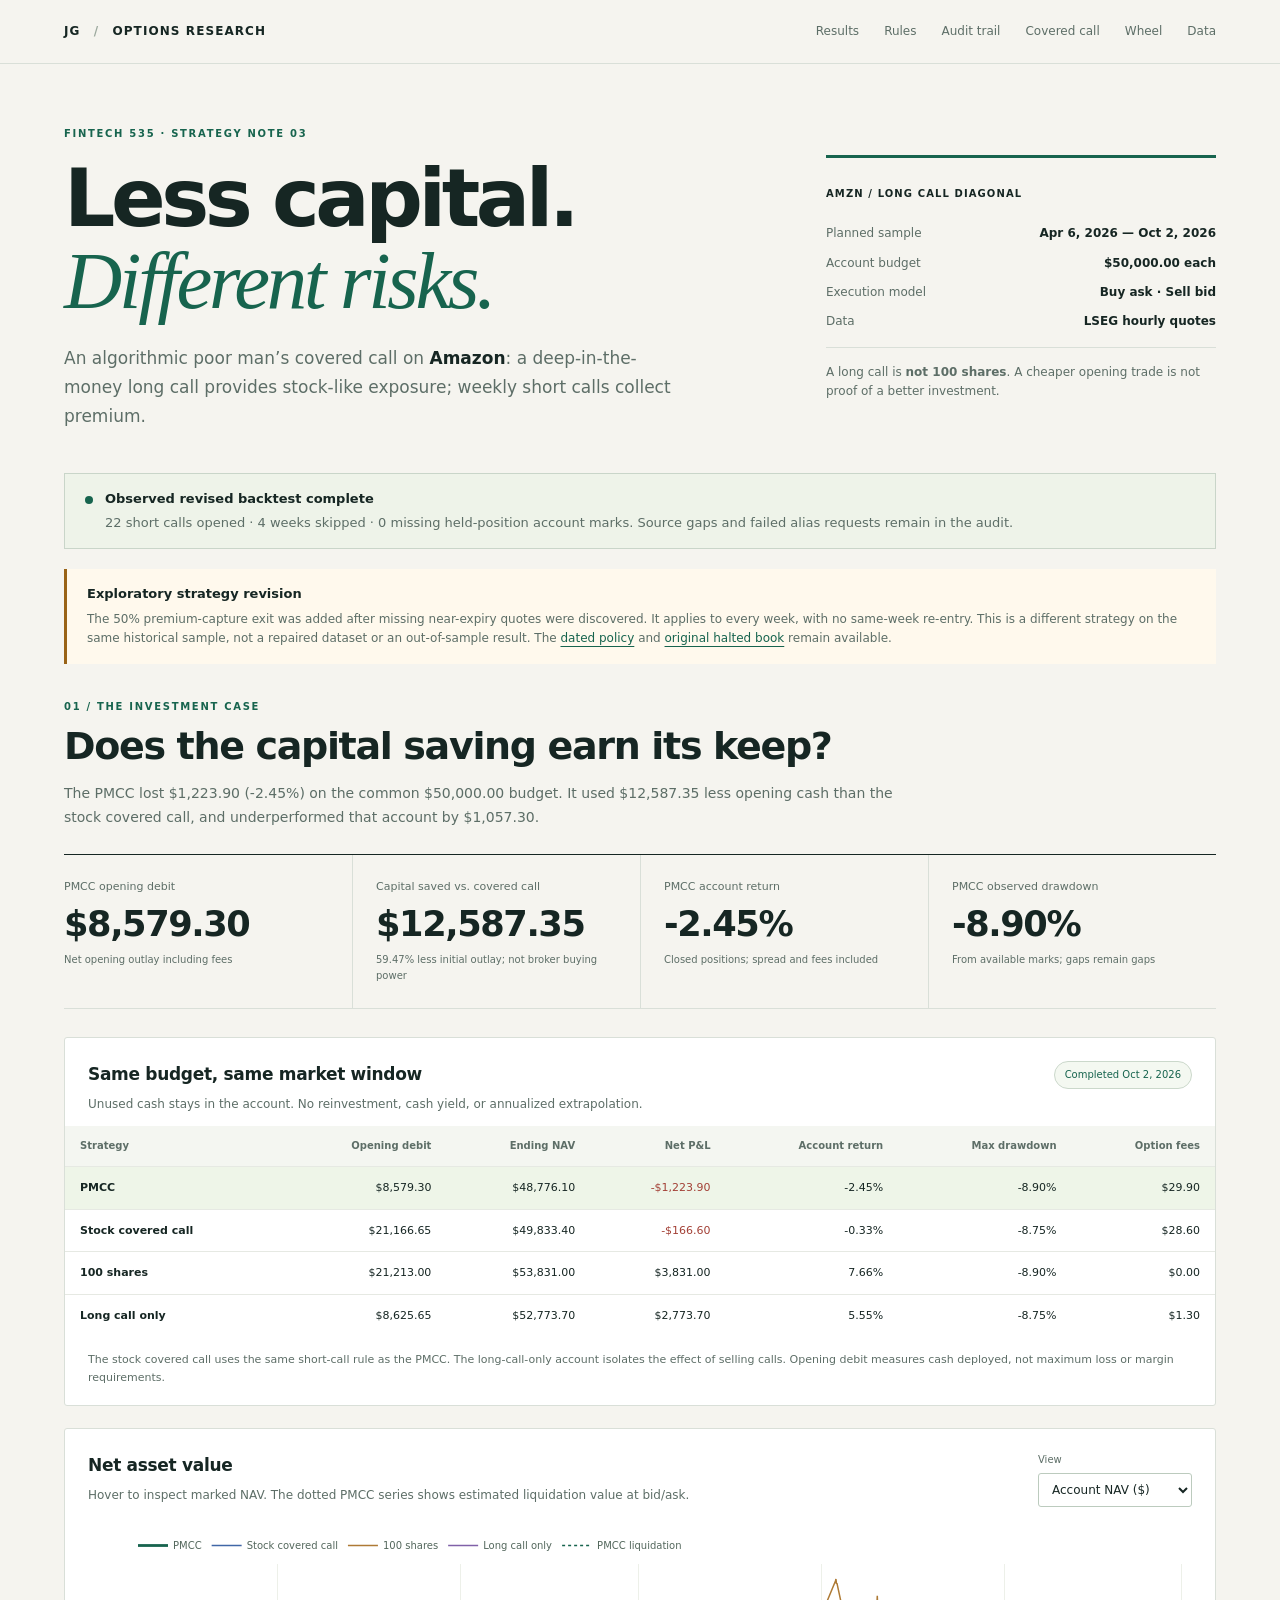
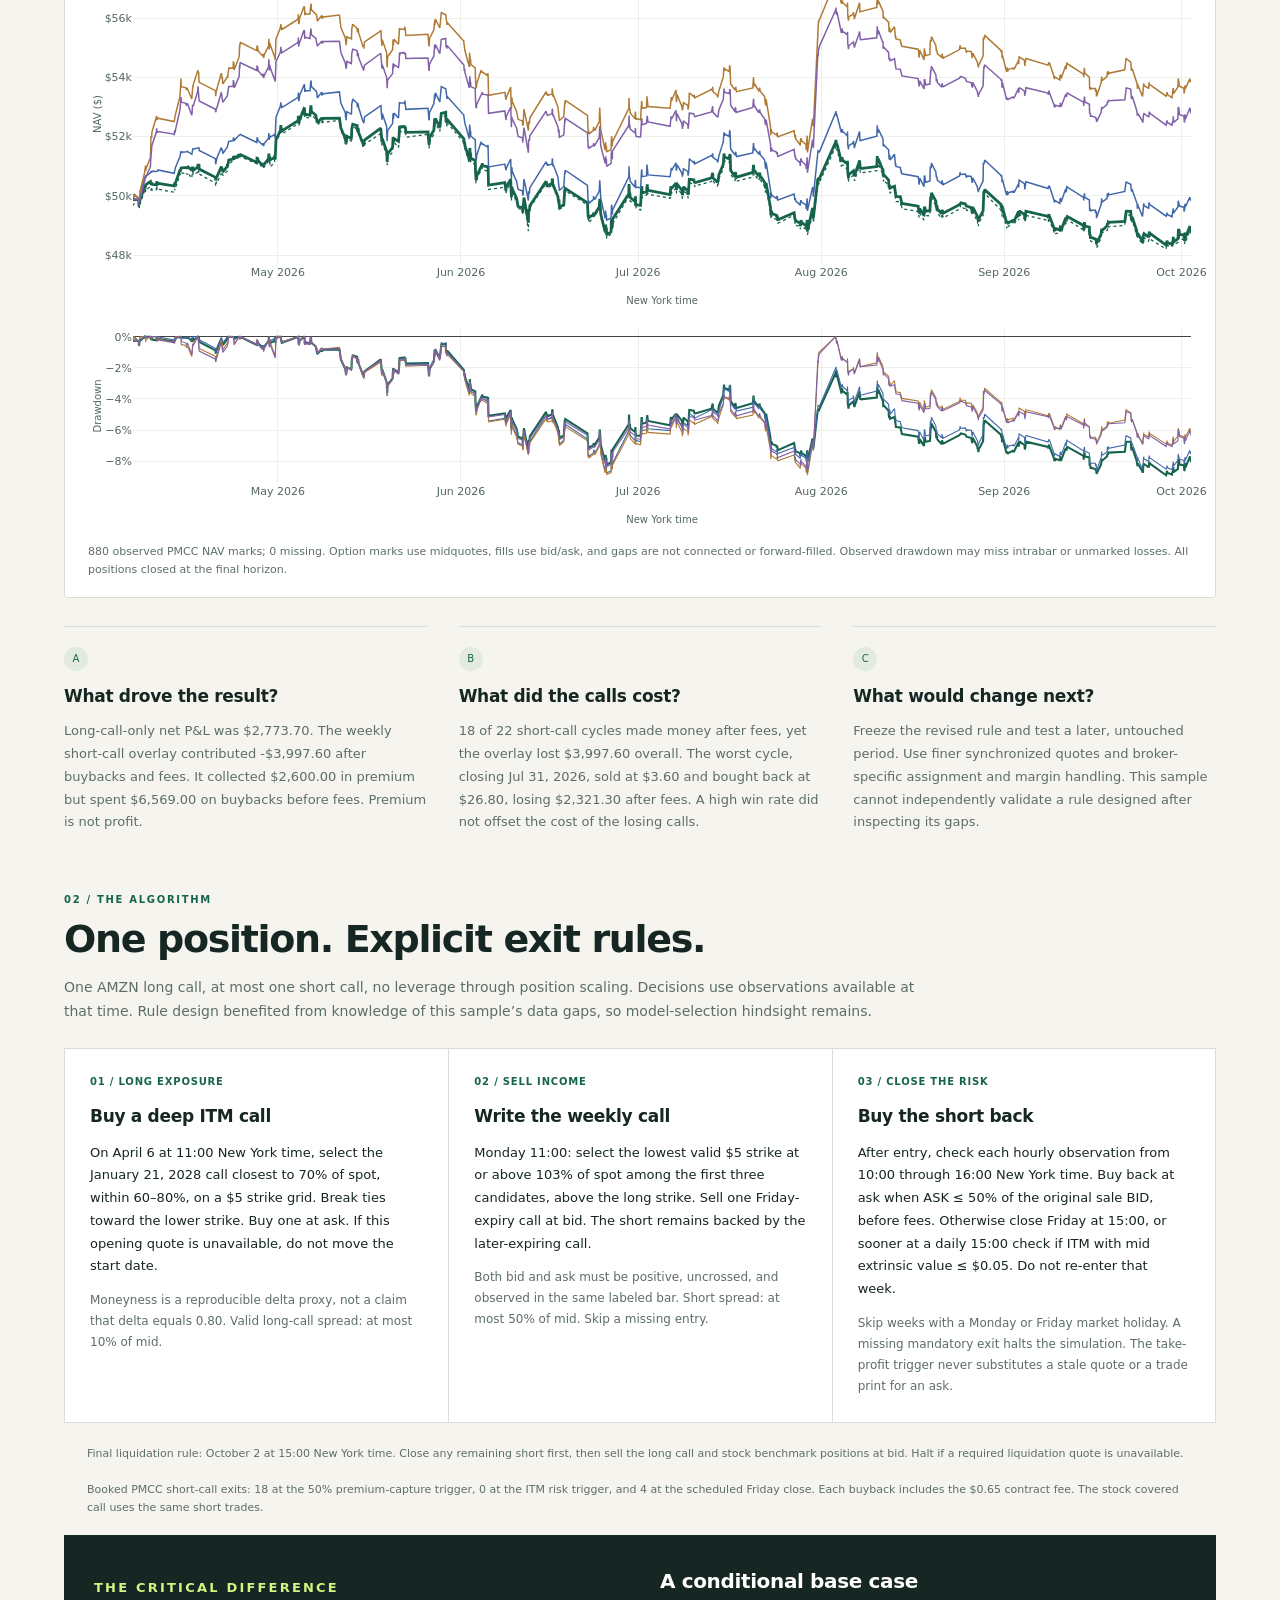
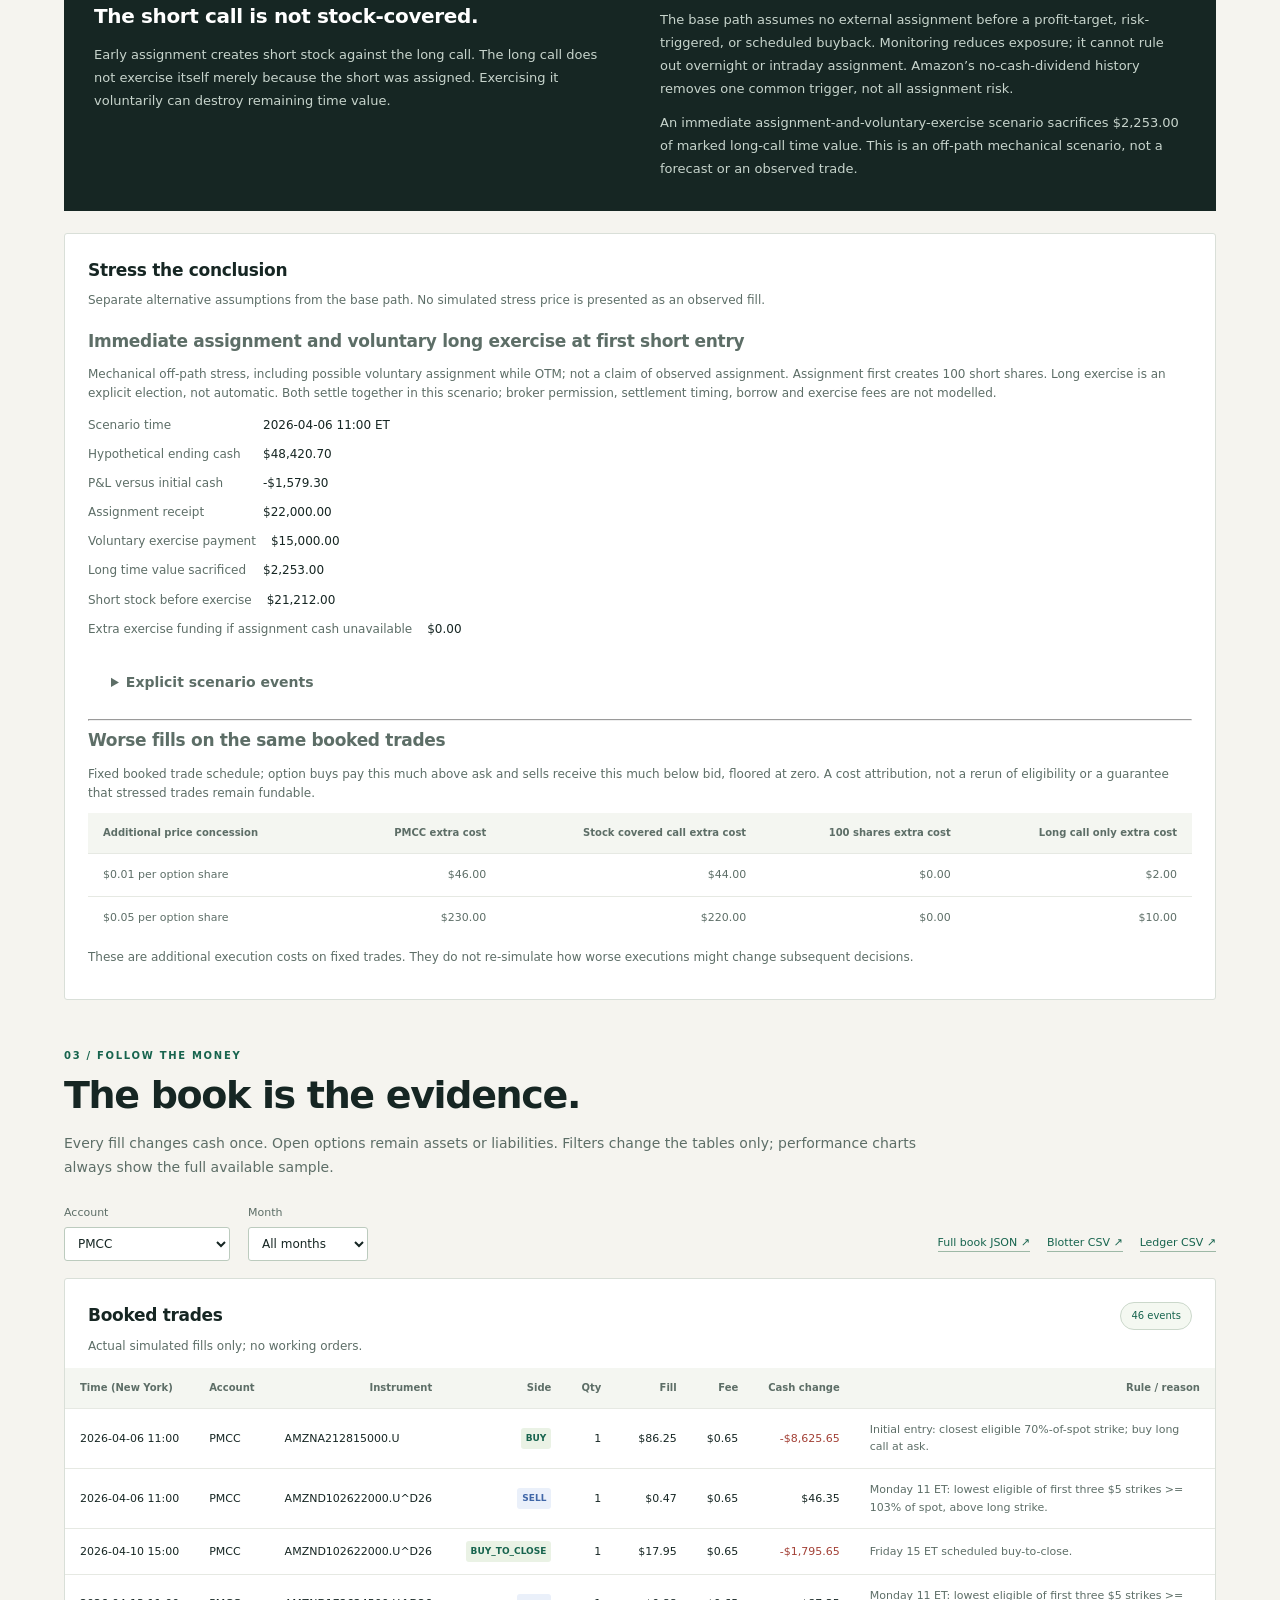
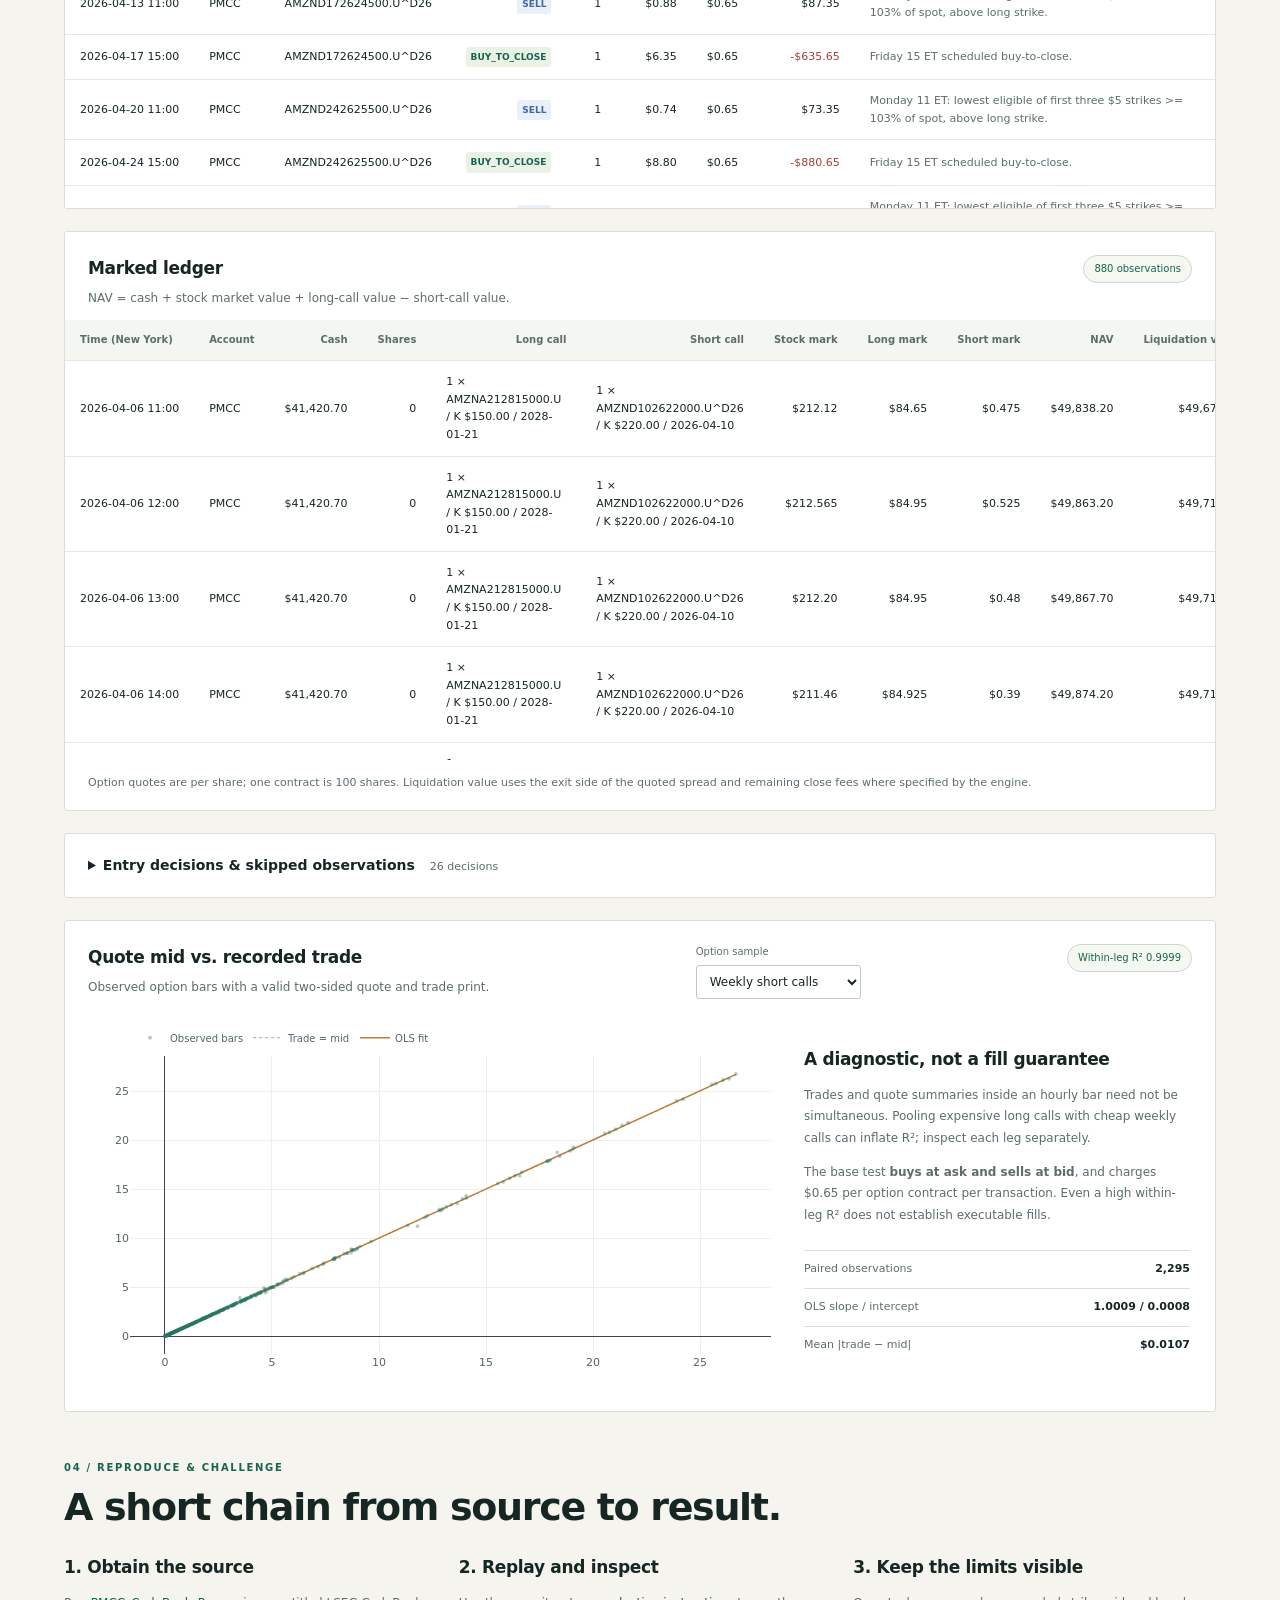
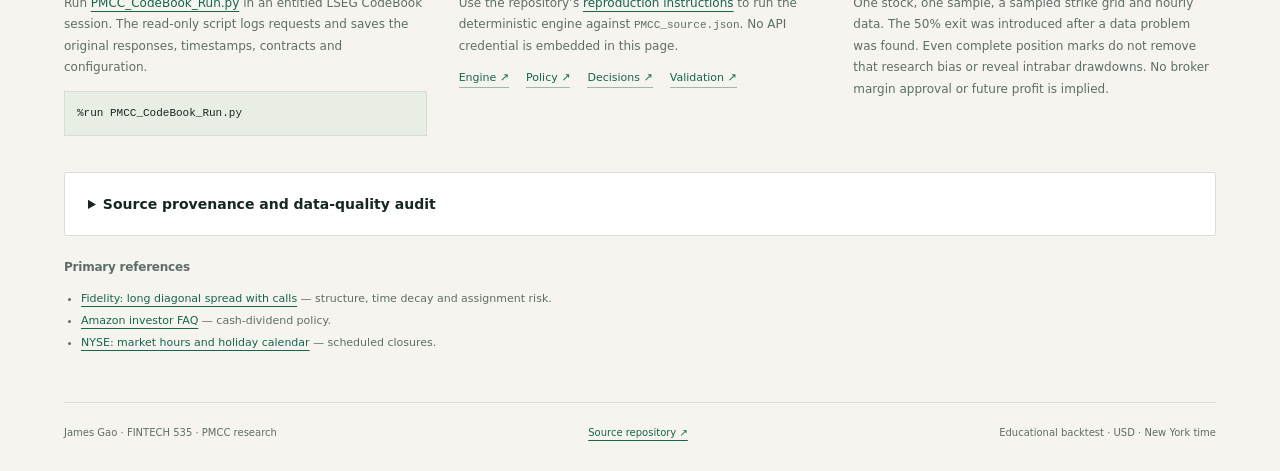
==== commit 4059157e: "Add the wheel backtest on AMZN (HW 4): LSEG pull, engine, page, blotter and ledger Co-Authored-By: C" ====
--- a/pmcc/index.html
+++ b/pmcc/index.html
@@ -1,45 +1,45 @@
-<!doctype html>
-<html lang="en">
-<head>
-  <meta charset="utf-8"><meta name="viewport" content="width=device-width, initial-scale=1">
-  <meta name="description" content="An auditable AMZN poor man's covered call backtest: observed LSEG quotes, transaction costs, common-budget benchmarks and explicit assignment risk.">
-  <title>AMZN · Poor Man’s Covered Call</title>
-  <link rel="stylesheet" href="style.css">
-  <script defer src="../hw12/plotly.min.js"></script>
-  <script defer src="book.js"></script>
-  <script defer src="app.js"></script>
-</head>
-<body>
-<a class="skip" href="#main">Skip to research</a>
-<header><a class="brand" href="../">JG <span>/</span> OPTIONS RESEARCH</a><nav aria-label="Research navigation"><a href="#results">Results</a><a href="#rules">Rules</a><a href="#audit">Audit trail</a><a href="../hw12/">Covered call</a><a href="data.html">Data</a></nav></header>
-<main id="main">
-  <section class="hero">
-    <div><p class="eyebrow">FINTECH 535 · STRATEGY NOTE 03</p><h1>Less capital.<br><em>Different risks.</em></h1><p class="standfirst">An algorithmic poor man’s covered call on <strong>Amazon</strong>: a deep-in-the-money long call provides stock-like exposure; weekly short calls collect premium.</p></div>
-    <aside class="mandate"><span class="tag">AMZN / LONG CALL DIAGONAL</span><dl><div><dt>Planned sample</dt><dd id="sample">06 Apr — 02 Oct 2026</dd></div><div><dt>Account budget</dt><dd id="budget">$50,000 each</dd></div><div><dt>Execution model</dt><dd>Buy ask · Sell bid</dd></div><div><dt>Data</dt><dd>LSEG hourly quotes</dd></div></dl><p>A long call is <strong>not 100 shares</strong>. A cheaper opening trade is not proof of a better investment.</p></aside>
-  </section>
-  <div id="status" class="notice pending" role="status"><span class="status-dot"></span><div><strong>Awaiting observed LSEG data</strong><p>No performance result is claimed until the downloaded source has been replayed and checked.</p></div></div>
-  <aside class="research-note" aria-label="Research design disclosure"><strong>Exploratory strategy revision</strong><p>The 50% premium-capture exit was added after missing near-expiry quotes were discovered. It applies to every week, with no same-week re-entry. This is a different strategy on the same historical sample, not a repaired dataset or an out-of-sample result. The <a href="strategy_revision.json" download>dated policy</a> and <a href="strict_baseline/book.json" download>original halted book</a> remain available.</p></aside>
-  <section id="results" aria-labelledby="results-title">
-    <div class="section-top"><p class="eyebrow">01 / THE INVESTMENT CASE</p><h2 id="results-title">Does the capital saving earn its keep?</h2><p id="verdict" class="lead">The test compares one long-call diagonal with a stock covered call, 100 shares, and the same long call without short calls. Each account starts with the same cash.</p></div>
-    <div class="metrics"><article><span>PMCC opening debit</span><strong id="capital">—</strong><small id="capital-note">Net opening outlay including fees</small></article><article><span>Capital saved vs. covered call</span><strong id="saving">—</strong><small>Opening debit comparison; not broker buying power</small></article><article><span>PMCC account return</span><strong id="return">—</strong><small id="return-note">Net of spread and option fees</small></article><article><span>PMCC observed drawdown</span><strong id="drawdown">—</strong><small>From available marks; gaps remain gaps</small></article></div>
-    <div class="panel"><div class="panel-heading"><div><h3>Same budget, same market window</h3><p>Unused cash stays in the account. No reinvestment, cash yield, or annualized extrapolation.</p></div><span id="horizon" class="pill">Results pending</span></div><div class="table-scroll"><table id="comparison"><thead><tr><th>Strategy</th><th>Opening debit</th><th>Ending NAV</th><th>Net P&amp;L</th><th>Account return</th><th>Max drawdown</th><th>Option fees</th></tr></thead><tbody><tr><td colspan="7" class="empty">Observed results will appear here.</td></tr></tbody></table></div><p class="caption">The stock covered call uses the same short-call rule as the PMCC. The long-call-only account isolates the effect of selling calls. Opening debit measures cash deployed, not maximum loss or margin requirements.</p></div>
-    <div class="panel"><div class="panel-heading"><div><h3>Net asset value</h3><p>Hover to inspect marked NAV. The dotted PMCC series shows estimated liquidation value at bid/ask.</p></div><label class="compact-label">View<select id="nav-view"><option value="nav">Account NAV ($)</option><option value="pnl">Net P&amp;L ($)</option></select></label></div><div id="nav-chart" class="chart" aria-label="Interactive strategy net asset values"><div class="chart-empty">No observed backtest loaded</div></div><div id="drawdown-chart" class="chart short" aria-label="Interactive strategy drawdowns"></div><p class="caption" id="marks-note">Midquotes mark open options; bid/ask determine fills. Missing required quotes cannot be replaced with model prices. Hourly observations do not reveal intrabar losses.</p></div>
-    <div class="insights"><article><span class="small-number">A</span><h3>What drove the result?</h3><p id="outcome">Pending the observed account ledger. Collected premium alone will never be reported as profit.</p></article><article><span class="small-number">B</span><h3>What did the calls cost?</h3><p id="tradeoff">The PMCC trades away some upside while retaining long-call downside, time decay, and volatility exposure. The long-call-only benchmark measures that trade-off.</p></article><article><span class="small-number">C</span><h3>What would change next?</h3><p id="next-step">Freeze the revised rule and test a later, untouched period. Use finer synchronized quotes and broker-specific assignment and margin handling. This sample cannot independently validate a rule designed after inspecting its gaps.</p></article></div>
-  </section>
-  <section id="rules" aria-labelledby="rules-title"><div class="section-top"><p class="eyebrow">02 / THE ALGORITHM</p><h2 id="rules-title">One position. Explicit exit rules.</h2><p class="lead">One AMZN long call, at most one short call, no leverage through position scaling. Decisions use observations available at that time. Rule design benefited from knowledge of this sample’s data gaps, so model-selection hindsight remains.</p></div>
-    <div class="rule-grid"><article><span>01 / LONG EXPOSURE</span><h3>Buy a deep ITM call</h3><p>On April 6 at 11:00 New York time, select the January 21, 2028 call closest to 70% of spot, within 60–80%, on a $5 strike grid. Break ties toward the lower strike. Buy one at ask. If this opening quote is unavailable, do not move the start date.</p><p class="muted">Moneyness is a reproducible delta proxy, not a claim that delta equals 0.80. Valid long-call spread: at most 10% of mid.</p></article><article><span>02 / SELL INCOME</span><h3>Write the weekly call</h3><p>Monday 11:00: select the lowest valid $5 strike at or above 103% of spot among the first three candidates, above the long strike. Sell one Friday-expiry call at bid. The short remains backed by the later-expiring call.</p><p class="muted">Both bid and ask must be positive, uncrossed, and observed in the same labeled bar. Short spread: at most 50% of mid. Skip a missing entry.</p></article><article><span>03 / CLOSE THE RISK</span><h3>Buy the short back</h3><p>After entry, check each hourly observation from 10:00 through 16:00 New York time. Buy back at ask when ASK ≤ 50% of the original sale BID, before fees. Otherwise close Friday at 15:00, or sooner at a daily 15:00 check if ITM with mid extrinsic value ≤ $0.05. Do not re-enter that week.</p><p class="muted">Skip weeks with a Monday or Friday market holiday. A missing mandatory exit halts the simulation. The take-profit trigger never substitutes a stale quote or a trade print for an ask.</p></article></div><p class="caption">Final liquidation rule: October 2 at 15:00 New York time. Close any remaining short first, then sell the long call and stock benchmark positions at bid. Halt if a required liquidation quote is unavailable.</p>
-    <p class="caption" id="exit-breakdown">Exit counts are calculated from the booked trades below.</p><div class="risk-panel"><div><p class="eyebrow">THE CRITICAL DIFFERENCE</p><h3>The short call is not stock-covered.</h3><p>Early assignment creates short stock against the long call. The long call does not exercise itself merely because the short was assigned. Exercising it voluntarily can destroy remaining time value.</p></div><div><h3>A conditional base case</h3><p>The base path assumes no external assignment before a profit-target, risk-triggered, or scheduled buyback. Monitoring reduces exposure; it cannot rule out overnight or intraday assignment. Amazon’s no-cash-dividend history removes one common trigger, not all assignment risk.</p><p id="stress-summary">Assignment and worse-fill scenarios will be reported with the real run. They are scenarios, not assigned probabilities.</p></div></div>
-    <div class="panel"><div class="panel-heading"><div><h3>Stress the conclusion</h3><p>Separate alternative assumptions from the base path. No simulated stress price is presented as an observed fill.</p></div></div><div id="stress-content" class="body-copy"><p class="muted">Awaiting the reproducible stress calculations.</p></div></div>
-  </section>
-  <section id="audit" aria-labelledby="audit-title"><div class="section-top"><p class="eyebrow">03 / FOLLOW THE MONEY</p><h2 id="audit-title">The book is the evidence.</h2><p class="lead">Every fill changes cash once. Open options remain assets or liabilities. Filters change the tables only; performance charts always show the full available sample.</p></div>
-    <div class="toolbar"><label>Account<select id="account-filter"><option value="PMCC">PMCC</option><option value="covered_call">Stock covered call</option><option value="buy_hold">100 shares</option><option value="long_call">Long call only</option><option value="all">All accounts</option></select></label><label>Month<select id="month-filter"><option value="all">All months</option></select></label><div class="download-links"><a href="book.json" data-download download>Full book JSON ↗</a><a href="blotter.csv" data-download download>Blotter CSV ↗</a><a href="ledger.csv" data-download download>Ledger CSV ↗</a></div></div>
-    <div class="panel"><div class="panel-heading"><div><h3>Booked trades</h3><p>Actual simulated fills only; no working orders.</p></div><span id="blotter-count" class="pill">0 events</span></div><div class="table-scroll bounded"><table id="blotter"><thead><tr><th>Time (New York)</th><th>Account</th><th>Instrument</th><th>Side</th><th>Qty</th><th>Fill</th><th>Fee</th><th>Cash change</th><th>Rule / reason</th></tr></thead><tbody><tr><td colspan="9" class="empty">No booked trades loaded.</td></tr></tbody></table></div></div>
-    <div class="panel"><div class="panel-heading"><div><h3>Marked ledger</h3><p>NAV = cash + stock market value + long-call value − short-call value.</p></div><span id="ledger-count" class="pill">0 observations</span></div><div class="table-scroll bounded"><table id="ledger"><thead><tr><th>Time (New York)</th><th>Account</th><th>Cash</th><th>Shares</th><th>Long call</th><th>Short call</th><th>Stock mark</th><th>Long mark</th><th>Short mark</th><th>NAV</th><th>Liquidation value</th><th>Missing marks</th></tr></thead><tbody><tr><td colspan="12" class="empty">No ledger loaded.</td></tr></tbody></table></div><p class="caption">Option quotes are per share; one contract is 100 shares. Liquidation value uses the exit side of the quoted spread and remaining close fees where specified by the engine.</p></div>
-    <details class="panel"><summary>Entry decisions &amp; skipped observations <span id="decision-count"></span></summary><div class="table-scroll bounded"><table id="decisions"><thead><tr><th>Time / week</th><th>Status</th><th>Contract</th><th>Strike</th><th>Reason</th></tr></thead><tbody><tr><td colspan="5" class="empty">Decisions appear after replay.</td></tr></tbody></table></div><p class="caption">A failed data request is not evidence that no market existed. Entry selection can use only quotes at the decision timestamp; future exit liquidity cannot make an earlier trade disappear.</p></details>
-    <div class="panel"><div class="panel-heading"><div><h3>Quote mid vs. recorded trade</h3><p>Observed option bars with a valid two-sided quote and trade print.</p></div><span class="pill" id="regression">R² unavailable</span></div><div class="scatter-layout"><div id="scatter-chart" class="chart" aria-label="Option quote mid versus trade price scatterplot"><div class="chart-empty">No observed quote/trade pairs loaded</div></div><div class="scatter-note"><h3>A diagnostic, not a fill guarantee</h3><p>Trades and quote summaries inside an hourly bar need not be simultaneous. Pooling expensive long calls with cheap weekly calls can inflate R²; inspect each leg separately.</p><p>The base test <strong>buys at ask and sells at bid</strong>, and charges $0.65 per option contract per transaction. Even a high within-leg R² does not establish executable fills.</p><dl id="fit-stats"><div><dt>Paired observations</dt><dd>—</dd></div><div><dt>OLS slope / intercept</dt><dd>—</dd></div><div><dt>Mean |trade − mid|</dt><dd>—</dd></div></dl></div></div></div>
-  </section>
-  <section id="reproduce" aria-labelledby="reproduce-title"><div class="section-top"><p class="eyebrow">04 / REPRODUCE &amp; CHALLENGE</p><h2 id="reproduce-title">A short chain from source to result.</h2></div><div class="reproduce-grid"><article><h3>1. Obtain the source</h3><p>Run <a href="PMCC_CodeBook_Run.py" download>PMCC_CodeBook_Run.py</a> in an entitled LSEG CodeBook session. The read-only script logs requests and saves the original responses, timestamps, contracts and configuration.</p><pre>%run PMCC_CodeBook_Run.py</pre></article><article><h3>2. Replay and inspect</h3><p>Use the repository’s <a href="README.md">reproduction instructions</a> to run the deterministic engine against <code>PMCC_source.json</code>. No API credential is embedded in this page.</p><div class="download-links"><a href="engine.py" download>Engine ↗</a><a href="strategy_revision.json" download>Policy ↗</a><a href="decisions.csv" data-download download>Decisions ↗</a><a href="validation.json" data-download download>Validation ↗</a></div></article><article><h3>3. Keep the limits visible</h3><p>One stock, one sample, a sampled strike grid and hourly data. The 50% exit was introduced after a data problem was found. Even complete position marks do not remove that research bias or reveal intrabar drawdowns. No broker margin approval or future profit is implied.</p></article></div><details class="panel provenance"><summary>Source provenance and data-quality audit</summary><div id="provenance" class="body-copy"><p>No real source loaded.</p></div></details><div class="sources"><h3>Primary references</h3><ul><li><a href="https://www.fidelity.com/learning-center/investment-products/options/options-strategy-guide/long-diagonal-spread-calls" target="_blank" rel="noopener">Fidelity: long diagonal spread with calls</a> — structure, time decay and assignment risk.</li><li><a href="https://ir.aboutamazon.com/faqs/default.aspx" target="_blank" rel="noopener">Amazon investor FAQ</a> — cash-dividend policy.</li><li><a href="https://www.nyse.com/markets/hours-calendars" target="_blank" rel="noopener">NYSE: market hours and holiday calendar</a> — scheduled closures.</li></ul></div></section>
-  <footer><span>James Gao · FINTECH 535 · PMCC research</span><a href="https://github.com/JamesGao2003/option-surface-lab/tree/main/pmcc">Source repository ↗</a><span>Educational backtest · USD · New York time</span></footer>
-</main>
-</body>
-</html>
+<!doctype html>
+<html lang="en">
+<head>
+  <meta charset="utf-8"><meta name="viewport" content="width=device-width, initial-scale=1">
+  <meta name="description" content="An auditable AMZN poor man's covered call backtest: observed LSEG quotes, transaction costs, common-budget benchmarks and explicit assignment risk.">
+  <title>AMZN · Poor Man’s Covered Call</title>
+  <link rel="stylesheet" href="style.css">
+  <script defer src="../hw12/plotly.min.js"></script>
+  <script defer src="book.js"></script>
+  <script defer src="app.js"></script>
+</head>
+<body>
+<a class="skip" href="#main">Skip to research</a>
+<header><a class="brand" href="../">JG <span>/</span> OPTIONS RESEARCH</a><nav aria-label="Research navigation"><a href="#results">Results</a><a href="#rules">Rules</a><a href="#audit">Audit trail</a><a href="../hw12/">Covered call</a><a href="../wheel/">Wheel</a><a href="data.html">Data</a></nav></header>
+<main id="main">
+  <section class="hero">
+    <div><p class="eyebrow">FINTECH 535 · STRATEGY NOTE 03</p><h1>Less capital.<br><em>Different risks.</em></h1><p class="standfirst">An algorithmic poor man’s covered call on <strong>Amazon</strong>: a deep-in-the-money long call provides stock-like exposure; weekly short calls collect premium.</p></div>
+    <aside class="mandate"><span class="tag">AMZN / LONG CALL DIAGONAL</span><dl><div><dt>Planned sample</dt><dd id="sample">06 Apr — 02 Oct 2026</dd></div><div><dt>Account budget</dt><dd id="budget">$50,000 each</dd></div><div><dt>Execution model</dt><dd>Buy ask · Sell bid</dd></div><div><dt>Data</dt><dd>LSEG hourly quotes</dd></div></dl><p>A long call is <strong>not 100 shares</strong>. A cheaper opening trade is not proof of a better investment.</p></aside>
+  </section>
+  <div id="status" class="notice pending" role="status"><span class="status-dot"></span><div><strong>Awaiting observed LSEG data</strong><p>No performance result is claimed until the downloaded source has been replayed and checked.</p></div></div>
+  <aside class="research-note" aria-label="Research design disclosure"><strong>Exploratory strategy revision</strong><p>The 50% premium-capture exit was added after missing near-expiry quotes were discovered. It applies to every week, with no same-week re-entry. This is a different strategy on the same historical sample, not a repaired dataset or an out-of-sample result. The <a href="strategy_revision.json" download>dated policy</a> and <a href="strict_baseline/book.json" download>original halted book</a> remain available.</p></aside>
+  <section id="results" aria-labelledby="results-title">
+    <div class="section-top"><p class="eyebrow">01 / THE INVESTMENT CASE</p><h2 id="results-title">Does the capital saving earn its keep?</h2><p id="verdict" class="lead">The test compares one long-call diagonal with a stock covered call, 100 shares, and the same long call without short calls. Each account starts with the same cash.</p></div>
+    <div class="metrics"><article><span>PMCC opening debit</span><strong id="capital">—</strong><small id="capital-note">Net opening outlay including fees</small></article><article><span>Capital saved vs. covered call</span><strong id="saving">—</strong><small>Opening debit comparison; not broker buying power</small></article><article><span>PMCC account return</span><strong id="return">—</strong><small id="return-note">Net of spread and option fees</small></article><article><span>PMCC observed drawdown</span><strong id="drawdown">—</strong><small>From available marks; gaps remain gaps</small></article></div>
+    <div class="panel"><div class="panel-heading"><div><h3>Same budget, same market window</h3><p>Unused cash stays in the account. No reinvestment, cash yield, or annualized extrapolation.</p></div><span id="horizon" class="pill">Results pending</span></div><div class="table-scroll"><table id="comparison"><thead><tr><th>Strategy</th><th>Opening debit</th><th>Ending NAV</th><th>Net P&amp;L</th><th>Account return</th><th>Max drawdown</th><th>Option fees</th></tr></thead><tbody><tr><td colspan="7" class="empty">Observed results will appear here.</td></tr></tbody></table></div><p class="caption">The stock covered call uses the same short-call rule as the PMCC. The long-call-only account isolates the effect of selling calls. Opening debit measures cash deployed, not maximum loss or margin requirements.</p></div>
+    <div class="panel"><div class="panel-heading"><div><h3>Net asset value</h3><p>Hover to inspect marked NAV. The dotted PMCC series shows estimated liquidation value at bid/ask.</p></div><label class="compact-label">View<select id="nav-view"><option value="nav">Account NAV ($)</option><option value="pnl">Net P&amp;L ($)</option></select></label></div><div id="nav-chart" class="chart" aria-label="Interactive strategy net asset values"><div class="chart-empty">No observed backtest loaded</div></div><div id="drawdown-chart" class="chart short" aria-label="Interactive strategy drawdowns"></div><p class="caption" id="marks-note">Midquotes mark open options; bid/ask determine fills. Missing required quotes cannot be replaced with model prices. Hourly observations do not reveal intrabar losses.</p></div>
+    <div class="insights"><article><span class="small-number">A</span><h3>What drove the result?</h3><p id="outcome">Pending the observed account ledger. Collected premium alone will never be reported as profit.</p></article><article><span class="small-number">B</span><h3>What did the calls cost?</h3><p id="tradeoff">The PMCC trades away some upside while retaining long-call downside, time decay, and volatility exposure. The long-call-only benchmark measures that trade-off.</p></article><article><span class="small-number">C</span><h3>What would change next?</h3><p id="next-step">Freeze the revised rule and test a later, untouched period. Use finer synchronized quotes and broker-specific assignment and margin handling. This sample cannot independently validate a rule designed after inspecting its gaps.</p></article></div>
+  </section>
+  <section id="rules" aria-labelledby="rules-title"><div class="section-top"><p class="eyebrow">02 / THE ALGORITHM</p><h2 id="rules-title">One position. Explicit exit rules.</h2><p class="lead">One AMZN long call, at most one short call, no leverage through position scaling. Decisions use observations available at that time. Rule design benefited from knowledge of this sample’s data gaps, so model-selection hindsight remains.</p></div>
+    <div class="rule-grid"><article><span>01 / LONG EXPOSURE</span><h3>Buy a deep ITM call</h3><p>On April 6 at 11:00 New York time, select the January 21, 2028 call closest to 70% of spot, within 60–80%, on a $5 strike grid. Break ties toward the lower strike. Buy one at ask. If this opening quote is unavailable, do not move the start date.</p><p class="muted">Moneyness is a reproducible delta proxy, not a claim that delta equals 0.80. Valid long-call spread: at most 10% of mid.</p></article><article><span>02 / SELL INCOME</span><h3>Write the weekly call</h3><p>Monday 11:00: select the lowest valid $5 strike at or above 103% of spot among the first three candidates, above the long strike. Sell one Friday-expiry call at bid. The short remains backed by the later-expiring call.</p><p class="muted">Both bid and ask must be positive, uncrossed, and observed in the same labeled bar. Short spread: at most 50% of mid. Skip a missing entry.</p></article><article><span>03 / CLOSE THE RISK</span><h3>Buy the short back</h3><p>After entry, check each hourly observation from 10:00 through 16:00 New York time. Buy back at ask when ASK ≤ 50% of the original sale BID, before fees. Otherwise close Friday at 15:00, or sooner at a daily 15:00 check if ITM with mid extrinsic value ≤ $0.05. Do not re-enter that week.</p><p class="muted">Skip weeks with a Monday or Friday market holiday. A missing mandatory exit halts the simulation. The take-profit trigger never substitutes a stale quote or a trade print for an ask.</p></article></div><p class="caption">Final liquidation rule: October 2 at 15:00 New York time. Close any remaining short first, then sell the long call and stock benchmark positions at bid. Halt if a required liquidation quote is unavailable.</p>
+    <p class="caption" id="exit-breakdown">Exit counts are calculated from the booked trades below.</p><div class="risk-panel"><div><p class="eyebrow">THE CRITICAL DIFFERENCE</p><h3>The short call is not stock-covered.</h3><p>Early assignment creates short stock against the long call. The long call does not exercise itself merely because the short was assigned. Exercising it voluntarily can destroy remaining time value.</p></div><div><h3>A conditional base case</h3><p>The base path assumes no external assignment before a profit-target, risk-triggered, or scheduled buyback. Monitoring reduces exposure; it cannot rule out overnight or intraday assignment. Amazon’s no-cash-dividend history removes one common trigger, not all assignment risk.</p><p id="stress-summary">Assignment and worse-fill scenarios will be reported with the real run. They are scenarios, not assigned probabilities.</p></div></div>
+    <div class="panel"><div class="panel-heading"><div><h3>Stress the conclusion</h3><p>Separate alternative assumptions from the base path. No simulated stress price is presented as an observed fill.</p></div></div><div id="stress-content" class="body-copy"><p class="muted">Awaiting the reproducible stress calculations.</p></div></div>
+  </section>
+  <section id="audit" aria-labelledby="audit-title"><div class="section-top"><p class="eyebrow">03 / FOLLOW THE MONEY</p><h2 id="audit-title">The book is the evidence.</h2><p class="lead">Every fill changes cash once. Open options remain assets or liabilities. Filters change the tables only; performance charts always show the full available sample.</p></div>
+    <div class="toolbar"><label>Account<select id="account-filter"><option value="PMCC">PMCC</option><option value="covered_call">Stock covered call</option><option value="buy_hold">100 shares</option><option value="long_call">Long call only</option><option value="all">All accounts</option></select></label><label>Month<select id="month-filter"><option value="all">All months</option></select></label><div class="download-links"><a href="book.json" data-download download>Full book JSON ↗</a><a href="blotter.csv" data-download download>Blotter CSV ↗</a><a href="ledger.csv" data-download download>Ledger CSV ↗</a></div></div>
+    <div class="panel"><div class="panel-heading"><div><h3>Booked trades</h3><p>Actual simulated fills only; no working orders.</p></div><span id="blotter-count" class="pill">0 events</span></div><div class="table-scroll bounded"><table id="blotter"><thead><tr><th>Time (New York)</th><th>Account</th><th>Instrument</th><th>Side</th><th>Qty</th><th>Fill</th><th>Fee</th><th>Cash change</th><th>Rule / reason</th></tr></thead><tbody><tr><td colspan="9" class="empty">No booked trades loaded.</td></tr></tbody></table></div></div>
+    <div class="panel"><div class="panel-heading"><div><h3>Marked ledger</h3><p>NAV = cash + stock market value + long-call value − short-call value.</p></div><span id="ledger-count" class="pill">0 observations</span></div><div class="table-scroll bounded"><table id="ledger"><thead><tr><th>Time (New York)</th><th>Account</th><th>Cash</th><th>Shares</th><th>Long call</th><th>Short call</th><th>Stock mark</th><th>Long mark</th><th>Short mark</th><th>NAV</th><th>Liquidation value</th><th>Missing marks</th></tr></thead><tbody><tr><td colspan="12" class="empty">No ledger loaded.</td></tr></tbody></table></div><p class="caption">Option quotes are per share; one contract is 100 shares. Liquidation value uses the exit side of the quoted spread and remaining close fees where specified by the engine.</p></div>
+    <details class="panel"><summary>Entry decisions &amp; skipped observations <span id="decision-count"></span></summary><div class="table-scroll bounded"><table id="decisions"><thead><tr><th>Time / week</th><th>Status</th><th>Contract</th><th>Strike</th><th>Reason</th></tr></thead><tbody><tr><td colspan="5" class="empty">Decisions appear after replay.</td></tr></tbody></table></div><p class="caption">A failed data request is not evidence that no market existed. Entry selection can use only quotes at the decision timestamp; future exit liquidity cannot make an earlier trade disappear.</p></details>
+    <div class="panel"><div class="panel-heading"><div><h3>Quote mid vs. recorded trade</h3><p>Observed option bars with a valid two-sided quote and trade print.</p></div><span class="pill" id="regression">R² unavailable</span></div><div class="scatter-layout"><div id="scatter-chart" class="chart" aria-label="Option quote mid versus trade price scatterplot"><div class="chart-empty">No observed quote/trade pairs loaded</div></div><div class="scatter-note"><h3>A diagnostic, not a fill guarantee</h3><p>Trades and quote summaries inside an hourly bar need not be simultaneous. Pooling expensive long calls with cheap weekly calls can inflate R²; inspect each leg separately.</p><p>The base test <strong>buys at ask and sells at bid</strong>, and charges $0.65 per option contract per transaction. Even a high within-leg R² does not establish executable fills.</p><dl id="fit-stats"><div><dt>Paired observations</dt><dd>—</dd></div><div><dt>OLS slope / intercept</dt><dd>—</dd></div><div><dt>Mean |trade − mid|</dt><dd>—</dd></div></dl></div></div></div>
+  </section>
+  <section id="reproduce" aria-labelledby="reproduce-title"><div class="section-top"><p class="eyebrow">04 / REPRODUCE &amp; CHALLENGE</p><h2 id="reproduce-title">A short chain from source to result.</h2></div><div class="reproduce-grid"><article><h3>1. Obtain the source</h3><p>Run <a href="PMCC_CodeBook_Run.py" download>PMCC_CodeBook_Run.py</a> in an entitled LSEG CodeBook session. The read-only script logs requests and saves the original responses, timestamps, contracts and configuration.</p><pre>%run PMCC_CodeBook_Run.py</pre></article><article><h3>2. Replay and inspect</h3><p>Use the repository’s <a href="README.md">reproduction instructions</a> to run the deterministic engine against <code>PMCC_source.json</code>. No API credential is embedded in this page.</p><div class="download-links"><a href="engine.py" download>Engine ↗</a><a href="strategy_revision.json" download>Policy ↗</a><a href="decisions.csv" data-download download>Decisions ↗</a><a href="validation.json" data-download download>Validation ↗</a></div></article><article><h3>3. Keep the limits visible</h3><p>One stock, one sample, a sampled strike grid and hourly data. The 50% exit was introduced after a data problem was found. Even complete position marks do not remove that research bias or reveal intrabar drawdowns. No broker margin approval or future profit is implied.</p></article></div><details class="panel provenance"><summary>Source provenance and data-quality audit</summary><div id="provenance" class="body-copy"><p>No real source loaded.</p></div></details><div class="sources"><h3>Primary references</h3><ul><li><a href="https://www.fidelity.com/learning-center/investment-products/options/options-strategy-guide/long-diagonal-spread-calls" target="_blank" rel="noopener">Fidelity: long diagonal spread with calls</a> — structure, time decay and assignment risk.</li><li><a href="https://ir.aboutamazon.com/faqs/default.aspx" target="_blank" rel="noopener">Amazon investor FAQ</a> — cash-dividend policy.</li><li><a href="https://www.nyse.com/markets/hours-calendars" target="_blank" rel="noopener">NYSE: market hours and holiday calendar</a> — scheduled closures.</li></ul></div></section>
+  <footer><span>James Gao · FINTECH 535 · PMCC research</span><a href="https://github.com/JamesGao2003/option-surface-lab/tree/main/pmcc">Source repository ↗</a><span>Educational backtest · USD · New York time</span></footer>
+</main>
+</body>
+</html>
